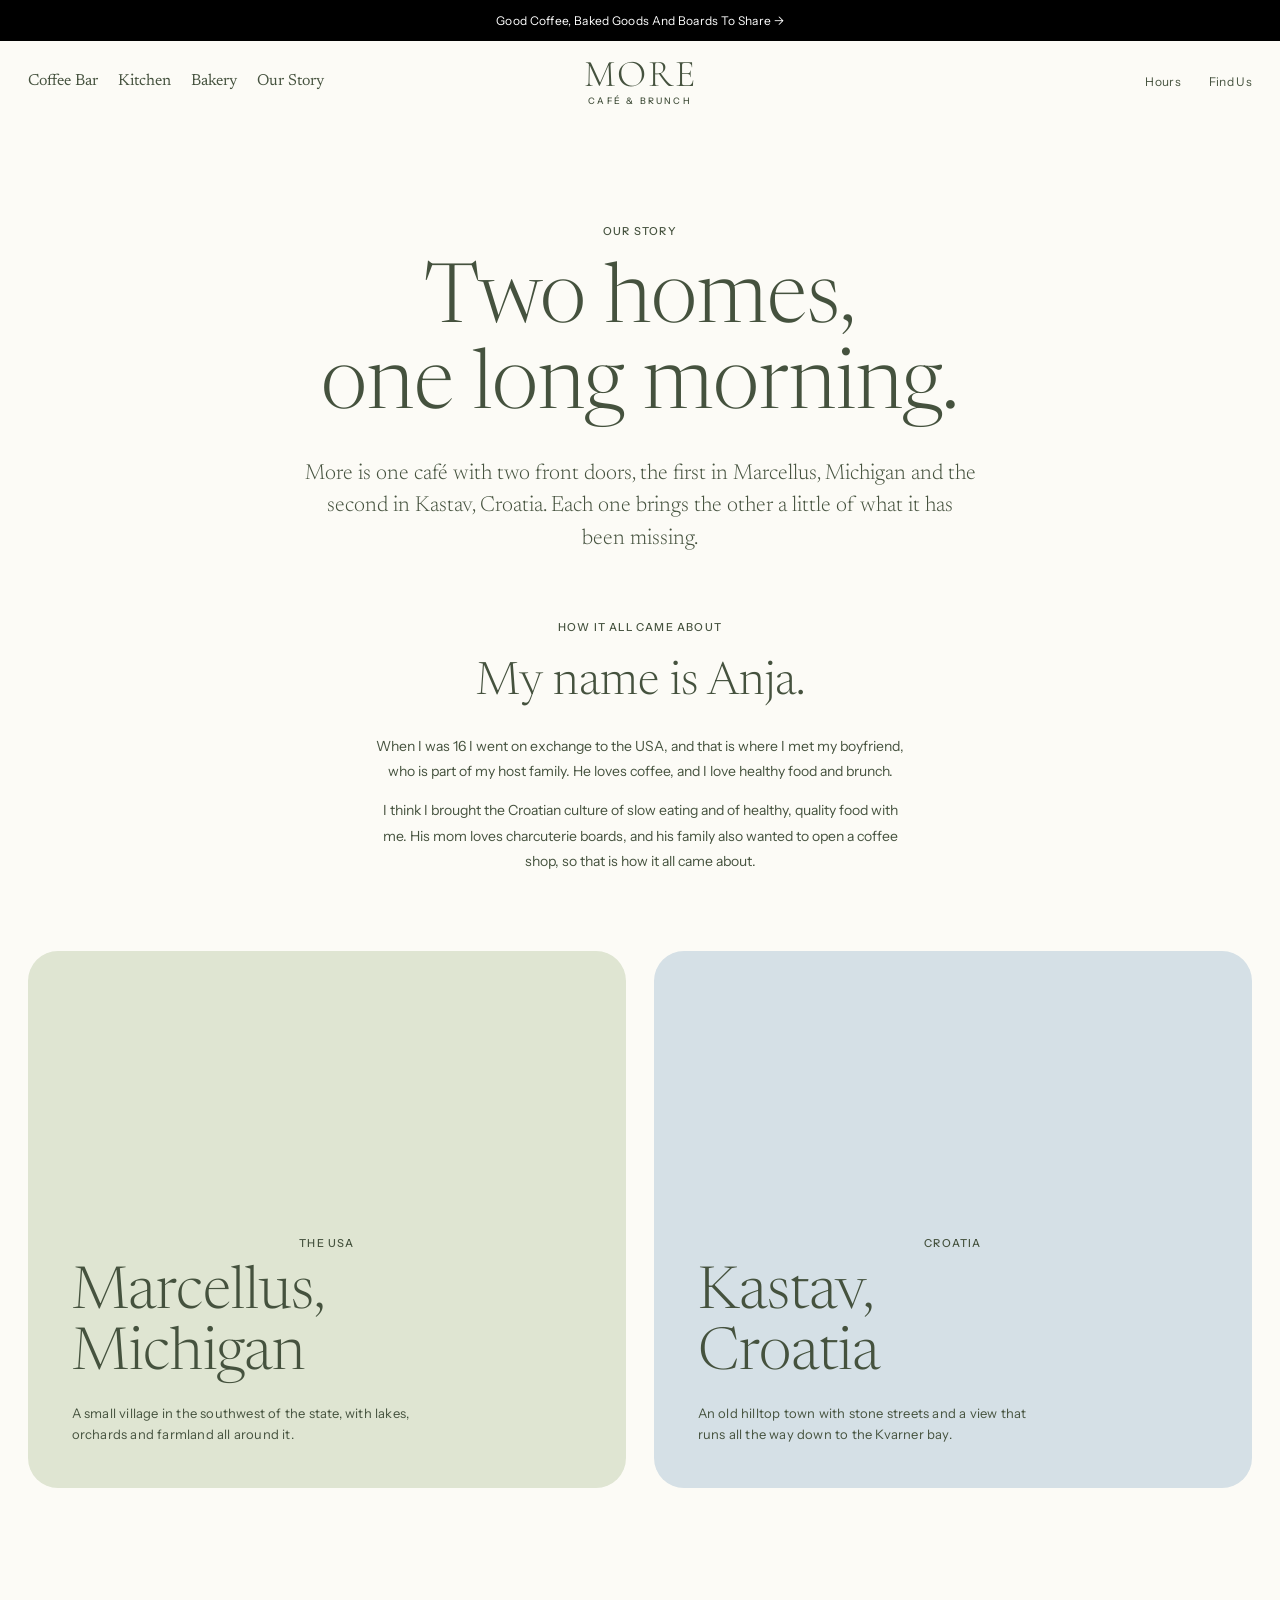
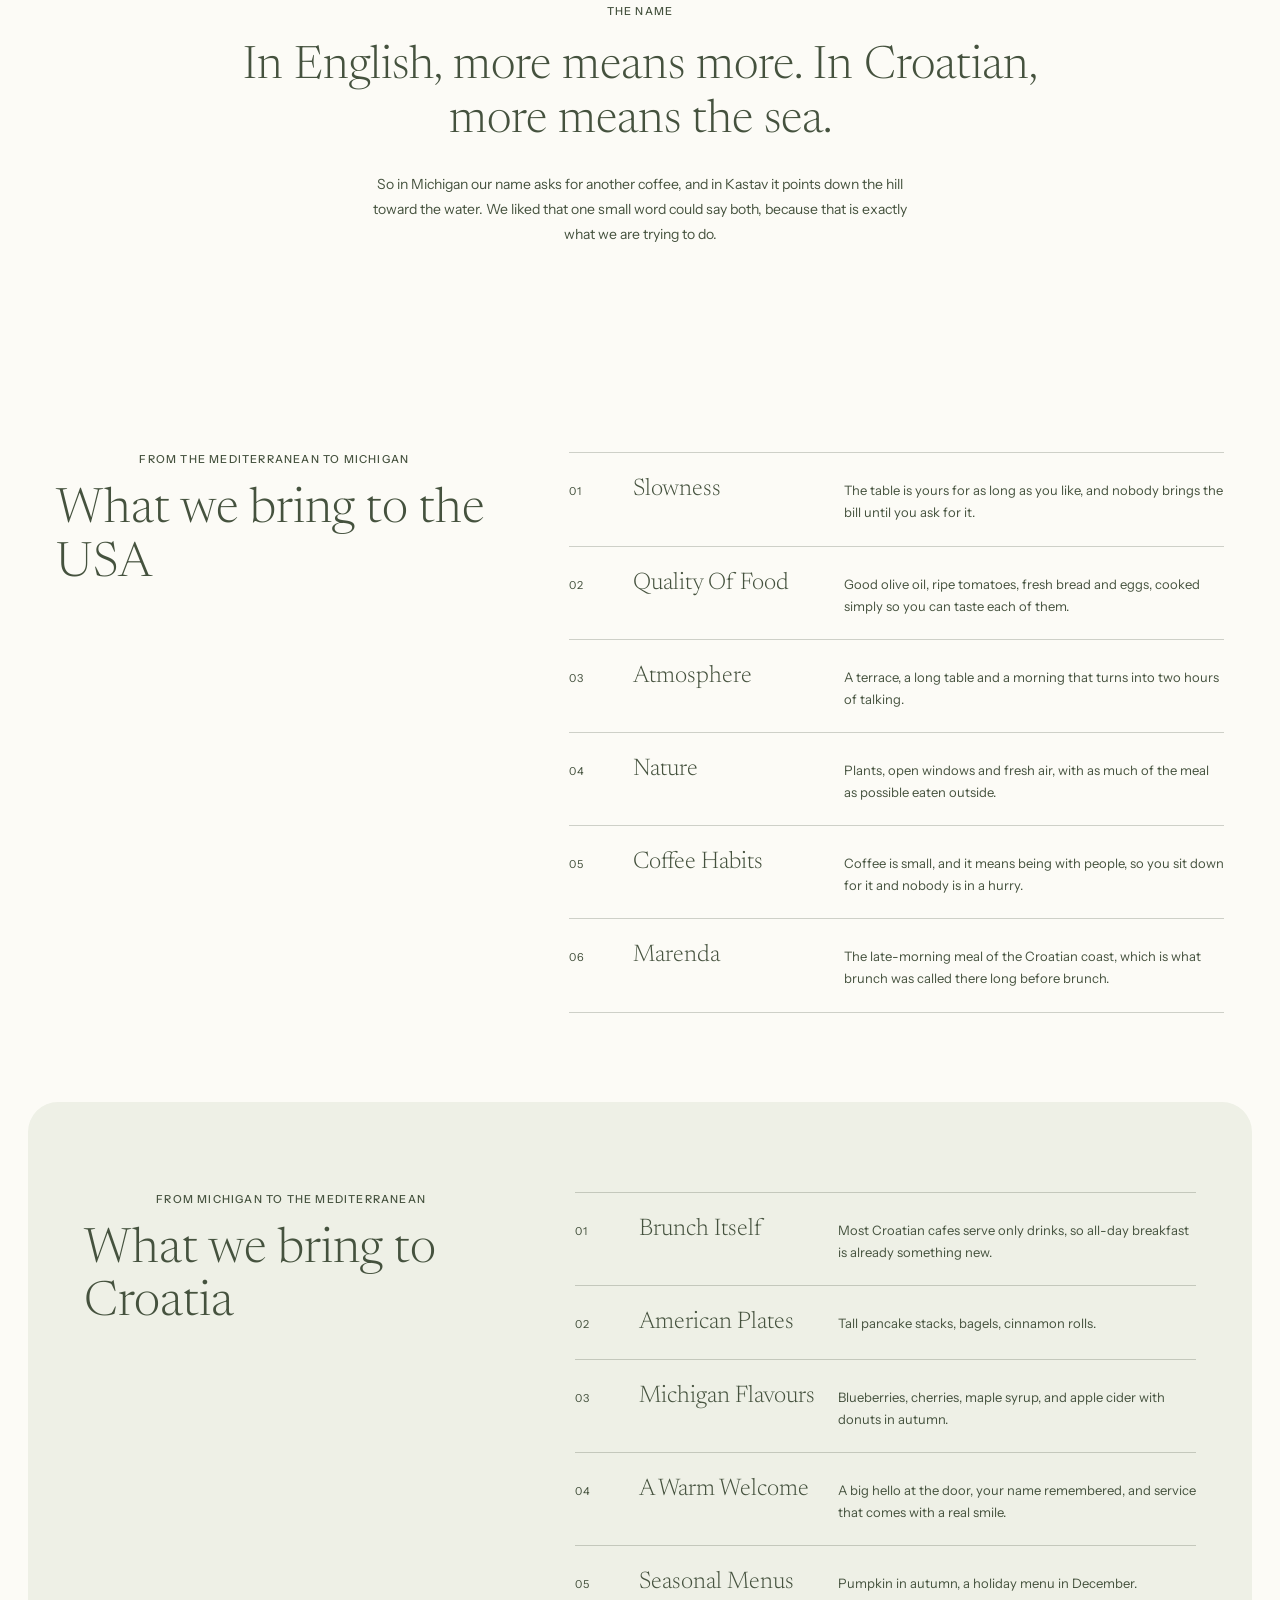
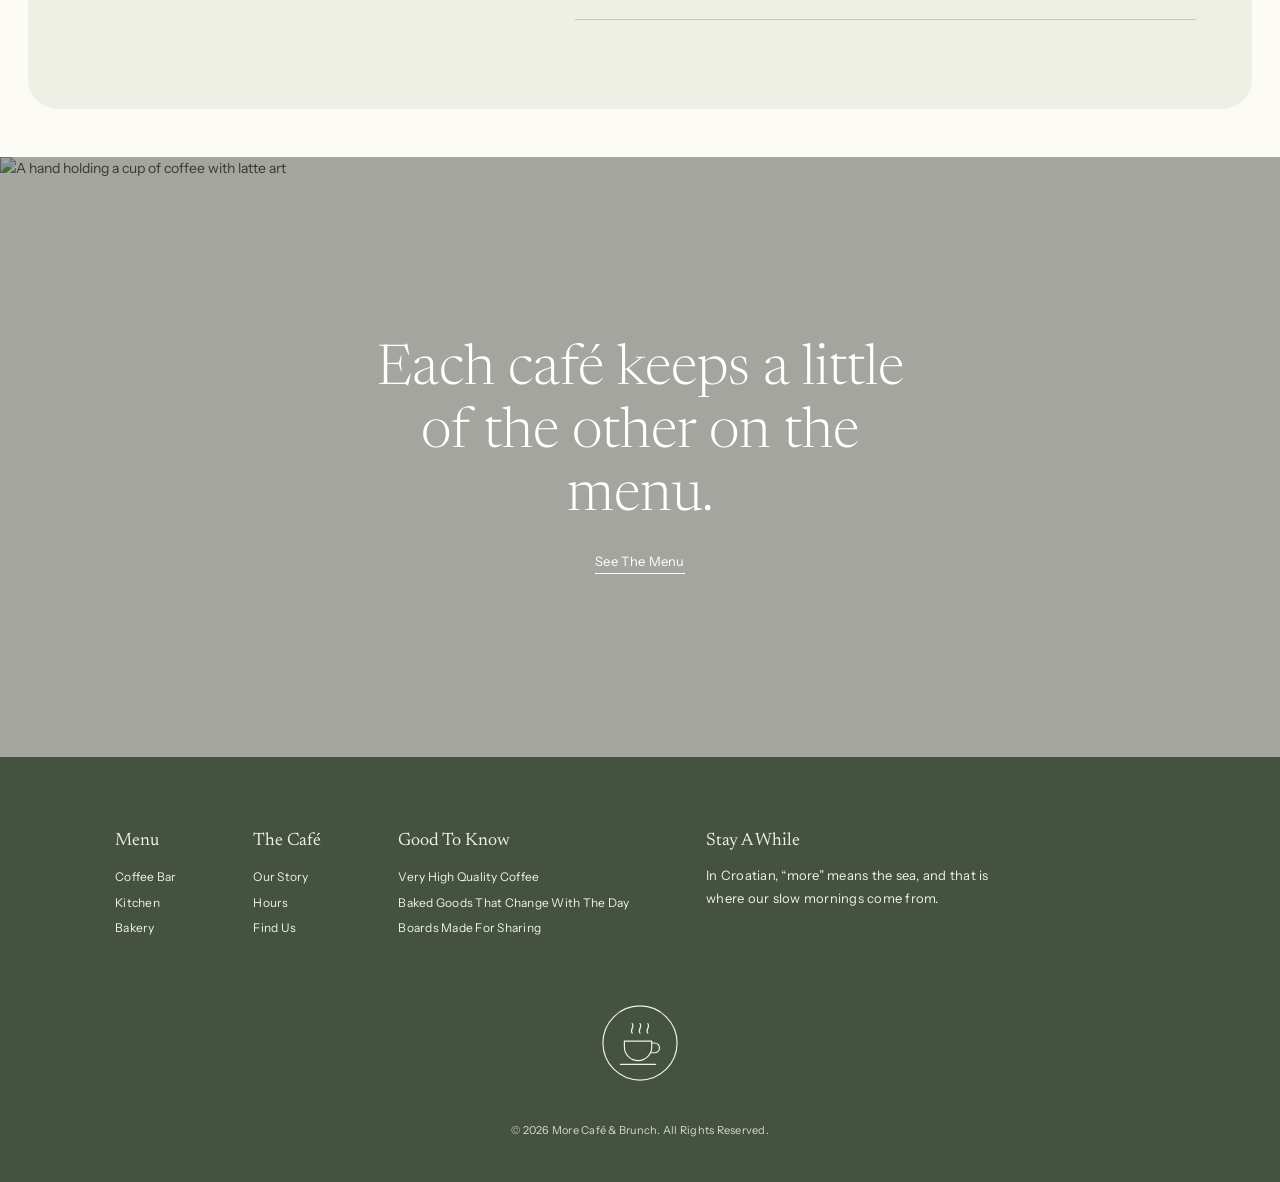
==== story.html @ 5daeba89 "Story: coffee is small and means being with people Co-Authored-By: Claude Opus 5.5 <noreply@anthropi" ====
<!doctype html>
<html lang="en">
<head>
<meta charset="utf-8">
<meta name="viewport" content="width=device-width, initial-scale=1">
<title>Our Story | More Café &amp; Brunch</title>
<meta name="description" content="The story of More Café &amp; Brunch, one café with two homes in Marcellus, Michigan and Kastav, Croatia.">
<link rel="preconnect" href="https://fonts.googleapis.com">
<link rel="preconnect" href="https://fonts.gstatic.com" crossorigin>
<link href="https://fonts.googleapis.com/css2?family=Cormorant+Garamond:wght@300;400&family=Newsreader:opsz,wght@6..72,300;6..72,400&family=Instrument+Sans:wght@400;500&display=swap" rel="stylesheet">
<link rel="stylesheet" href="styles.css">
</head>
<body>

<a class="announce" href="index.html#coffee">Good Coffee, Baked Goods And Boards To Share <span aria-hidden="true">&rarr;</span></a>

<header class="header">
  <button class="nav-toggle" aria-expanded="false" aria-controls="nav">Menu</button>
  <nav class="nav" id="nav" aria-label="Main">
    <a href="index.html#coffee">Coffee Bar</a>
    <a href="index.html#kitchen">Kitchen</a>
    <a href="index.html#bakery">Bakery</a>
    <a href="story.html">Our Story</a>
  </nav>
  <a class="wordmark" href="index.html"><span data-name>More</span><small data-kind>Café &amp; Brunch</small></a>
  <div class="header-right">
    <a href="index.html#visit">Hours</a>
    <a href="index.html#visit">Find Us</a>
  </div>
</header>

<main id="top" class="story">

  <section class="story-intro">
    <p class="label">Our Story</p>
    <h1>Two homes,<br>one long morning.</h1>
    <p class="lede">More is one café with two front doors, the first in Marcellus, Michigan and the second in Kastav, Croatia. Each one brings the other a little of what it has been missing.</p>
  </section>

  <section class="name-note beginning">
    <p class="label">How It All Came About</p>
    <h2>My name is Anja.</h2>
    <p>When I was 16 I went on exchange to the USA, and that is where I met my boyfriend, who is part of my host family. He loves coffee, and I love healthy food and brunch.</p>
    <p>I think I brought the Croatian culture of slow eating and of healthy, quality food with me. His mom loves charcuterie boards, and his family also wanted to open a coffee shop, so that is how it all came about.</p>
  </section>

  <section class="places">
    <article class="place place-green">
      <p class="label">The USA</p>
      <h2>Marcellus,<br>Michigan</h2>
      <p>A small village in the southwest of the state, with lakes, orchards and farmland all around it.</p>
    </article>
    <article class="place place-blue">
      <p class="label">Croatia</p>
      <h2>Kastav,<br>Croatia</h2>
      <p>An old hilltop town with stone streets and a view that runs all the way down to the Kvarner bay.</p>
    </article>
  </section>

  <section class="name-note">
    <p class="label">The Name</p>
    <h2>In English, more means more. In Croatian, more means the sea.</h2>
    <p>So in Michigan our name asks for another coffee, and in Kastav it points down the hill toward the water. We liked that one small word could say both, because that is exactly what we are trying to do.</p>
  </section>

  <section class="bring">
    <div class="bring-head">
      <p class="label">From The Mediterranean To Michigan</p>
      <h2>What we bring to the USA</h2>
    </div>
    <ol class="bring-list">
      <li><span>01</span><h3>Slowness</h3><p>The table is yours for as long as you like, and nobody brings the bill until you ask for it.</p></li>
      <li><span>02</span><h3>Quality Of Food</h3><p>Good olive oil, ripe tomatoes, fresh bread and eggs, cooked simply so you can taste each of them.</p></li>
      <li><span>03</span><h3>Atmosphere</h3><p>A terrace, a long table and a morning that turns into two hours of talking.</p></li>
      <li><span>04</span><h3>Nature</h3><p>Plants, open windows and fresh air, with as much of the meal as possible eaten outside.</p></li>
      <li><span>05</span><h3>Coffee Habits</h3><p>Coffee is small, and it means being with people, so you sit down for it and nobody is in a hurry.</p></li>
      <li><span>06</span><h3>Marenda</h3><p>The late-morning meal of the Croatian coast, which is what brunch was called there long before brunch.</p></li>
    </ol>
  </section>

  <section class="bring bring-tint">
    <div class="bring-head">
      <p class="label">From Michigan To The Mediterranean</p>
      <h2>What we bring to Croatia</h2>
    </div>
    <ol class="bring-list">
      <li><span>01</span><h3>Brunch Itself</h3><p>Most Croatian cafes serve only drinks, so all-day breakfast is already something new.</p></li>
      <li><span>02</span><h3>American Plates</h3><p>Tall pancake stacks, bagels, cinnamon rolls.</p></li>
      <li><span>03</span><h3>Michigan Flavours</h3><p>Blueberries, cherries, maple syrup, and apple cider with donuts in autumn.</p></li>
      <li><span>04</span><h3>A Warm Welcome</h3><p>A big hello at the door, your name remembered, and service that comes with a real smile.</p></li>
      <li><span>05</span><h3>Seasonal Menus</h3><p>Pumpkin in autumn, a holiday menu in December.</p></li>
    </ol>
  </section>

  <section class="band">
    <img loading="lazy" src="https://images.unsplash.com/photo-1670404161009-29548c027d06?w=2000&q=80&auto=format&fit=crop" alt="A hand holding a cup of coffee with latte art">
    <div class="band-text">
      <h2>Each café keeps a little of the other on the menu.</h2>
      <a href="index.html#coffee">See The Menu</a>
    </div>
  </section>

</main>

<footer class="footer">
  <div class="footer-cols">
    <div>
      <h2>Menu</h2>
      <a href="index.html#coffee">Coffee Bar</a>
      <a href="index.html#kitchen">Kitchen</a>
      <a href="index.html#bakery">Bakery</a>
    </div>
    <div>
      <h2>The Café</h2>
      <a href="story.html">Our Story</a>
      <a href="index.html#visit">Hours</a>
      <a href="index.html#visit">Find Us</a>
    </div>
    <div>
      <h2>Good To Know</h2>
      <span>Very High Quality Coffee</span>
      <span>Baked Goods That Change With The Day</span>
      <span>Boards Made For Sharing</span>
    </div>
    <div class="footer-note">
      <h2>Stay A While</h2>
      <p>In Croatian, &ldquo;more&rdquo; means the sea, and that is where our slow mornings come from.</p>
    </div>
  </div>
  <svg class="emblem" viewBox="0 0 80 80" aria-hidden="true">
    <circle cx="40" cy="40" r="38"/>
    <path d="M24 38h28v6a14 14 0 0 1-28 0z"/>
    <path d="M52 40h3a5 5 0 0 1 0 10h-4"/>
    <path d="M20 62h36"/>
    <path d="M32 30c-3-4 3-6 0-10M40 30c-3-4 3-6 0-10M48 30c-3-4 3-6 0-10"/>
  </svg>
  <p class="copyright">&copy; 2026 <span data-name>More</span> <span data-kind>Café &amp; Brunch</span>. All Rights Reserved.</p>
</footer>

<script src="menu.js"></script>
<script src="script.js"></script>
<script>document.title = `Our Story | ${CAFE_NAME} ${CAFE_KIND}`;</script>
</body>
</html>
---- styles.css ----
:root {
  --cream: #fcfbf6;
  --ink: #45523e;
  --ink-soft: #6c7765;
  --card: #eef0e6;
  --footer-text: #eff2e9;
  --serif: 'Newsreader', 'Iowan Old Style', Georgia, serif;
  --sans: 'Instrument Sans', Helvetica, Arial, sans-serif;
  --gutter: clamp(16px, 2.2vw, 28px);
}

* { box-sizing: border-box; }
html { scroll-behavior: smooth; scroll-padding-top: 80px; }
body {
  margin: 0;
  background: var(--cream);
  color: var(--ink);
  font: 400 14px/1.6 var(--sans);
  -webkit-font-smoothing: antialiased;
}
img { display: block; width: 100%; height: 100%; object-fit: cover; }
a { color: inherit; text-decoration: none; }
h1, h2, h3, p, blockquote { margin: 0; }

/* Announcement bar */
.announce {
  display: block;
  background: #000;
  color: #fff;
  text-align: center;
  font-size: 12px;
  letter-spacing: 0.3px;
  padding: 11px 16px;
}

/* Header */
.header {
  position: sticky;
  top: 0;
  z-index: 10;
  display: grid;
  grid-template-columns: 1fr auto 1fr;
  align-items: center;
  padding: 16px var(--gutter);
  background: var(--cream);
}
.nav { display: flex; gap: 20px; font: 400 16px var(--serif); }
.nav a:hover, .header-right a:hover, .footer a:hover { opacity: 0.6; }
.wordmark {
  font: 300 clamp(28px, 3vw, 38px)/0.9 'Cormorant Garamond', var(--serif);
  text-transform: uppercase;
  letter-spacing: -0.02em;
  white-space: nowrap;
  text-align: center;
}
.wordmark span { display: block; letter-spacing: 0.04em; }
.wordmark small {
  display: block;
  margin-top: 5px;
  font: 500 9px/1 var(--sans);
  letter-spacing: 2.2px;
}
.header-right { display: flex; justify-content: flex-end; gap: 28px; font-size: 12px; letter-spacing: 0.3px; }
.nav-toggle { display: none; }

/* Hero */
.hero { position: relative; height: min(78vh, 760px); min-height: 440px; }
.hero::after {
  content: '';
  position: absolute;
  inset: 0;
  background: linear-gradient(to top, rgba(20, 26, 16, 0.55), rgba(20, 26, 16, 0) 55%);
}
.hero-text {
  position: absolute;
  z-index: 1;
  left: var(--gutter);
  bottom: clamp(28px, 5vw, 56px);
  max-width: 460px;
  color: #fff;
}
.hero h1 { font: 400 clamp(36px, 4.4vw, 54px)/1.1 var(--serif); }
.hero p { margin: 10px 0 20px; font-size: 15px; }

/* Pill buttons */
.pill {
  display: inline-block;
  padding: 13px 22px 12px;
  border: 1px solid var(--ink);
  border-radius: 100px;
  background: var(--ink);
  color: var(--cream);
  font-size: 11px;
  line-height: 1;
  letter-spacing: 0.6px;
  text-transform: uppercase;
  transition: background 0.2s, color 0.2s;
}
.pill:hover { background: transparent; color: var(--ink); }
.pill-light { background: var(--cream); border-color: var(--cream); color: var(--ink); }
.pill-light:hover { background: transparent; color: var(--cream); }

/* Small uppercase section labels */
.label {
  font: 500 15px var(--sans);
  letter-spacing: 0.4px;
  text-transform: uppercase;
  text-align: center;
}

/* Scrolling card rows */
.row { padding: clamp(48px, 6vw, 80px) 0 clamp(28px, 4vw, 48px); }
.row .label { margin-bottom: 28px; }
.scroller {
  display: flex;
  gap: 16px;
  padding: 0 clamp(16px, 4.4vw, 56px);
  overflow-x: auto;
  scroll-snap-type: x proximity;
  scroll-padding-left: clamp(16px, 4.4vw, 56px);
  scrollbar-width: none;
}
.scroller::-webkit-scrollbar { display: none; }
.card { flex: 0 0 clamp(220px, 21.5vw, 300px); scroll-snap-align: start; }
.card-img {
  position: relative;
  aspect-ratio: 4 / 5;
  border-radius: 8px;
  overflow: hidden;
  background: var(--card);
}
.card-img img { transition: transform 0.6s ease; }
.card:hover .card-img img { transform: scale(1.04); }
.card-word {
  position: absolute;
  inset: 0;
  display: flex;
  align-items: center;
  justify-content: center;
  padding: 24px;
  font: 300 clamp(30px, 2.8vw, 40px)/1.08 var(--serif);
  text-align: center;
}
.tags { position: absolute; top: 14px; left: 14px; display: flex; flex-wrap: wrap; gap: 6px; }
.tag {
  padding: 5px 10px 4px;
  border: 1px solid var(--ink);
  border-radius: 100px;
  background: var(--cream);
  font-size: 10px;
  line-height: 1;
  letter-spacing: 0.3px;
}
.tag-solid { background: var(--ink); color: var(--cream); }
.card-head { display: flex; justify-content: space-between; align-items: baseline; gap: 12px; margin-top: 14px; }
.card h3 { font: 300 19px/1.25 var(--serif); }
.price { font: 300 17px var(--serif); }
.card p { margin-top: 4px; font-size: 12px; line-height: 1.5; color: var(--ink-soft); max-width: 26ch; }
.progress {
  position: relative;
  height: 1px;
  margin: 36px clamp(16px, 4.4vw, 56px) 0;
  background: rgba(69, 82, 62, 0.3);
}
.progress span { position: absolute; top: -1px; height: 3px; background: var(--ink); }

/* Two large photo tiles */
.two-up {
  display: grid;
  grid-template-columns: 1fr 1fr;
  gap: var(--gutter);
  padding: clamp(28px, 4vw, 48px) var(--gutter);
  text-align: center;
}
.tile { display: block; aspect-ratio: 11 / 12; border-radius: 30px; overflow: hidden; background: var(--card); }
.tile img { transition: transform 0.8s ease; }
.tile:hover img { transform: scale(1.03); }
.two-up h2 { margin-top: 28px; font: 300 clamp(34px, 4vw, 52px)/1.12 var(--serif); }
.two-up p { margin: 16px 0 22px; font-size: 13px; letter-spacing: 0.3px; }

/* Beliefs */
.beliefs { padding: clamp(56px, 8vw, 110px) var(--gutter); text-align: center; }
.beliefs .label { font-size: 11px; }
.beliefs-grid {
  display: grid;
  grid-template-columns: repeat(3, 1fr);
  gap: clamp(28px, 5vw, 72px);
  max-width: 1180px;
  margin: 40px auto 0;
}
.beliefs p { font: 300 clamp(20px, 1.9vw, 25px)/1.35 var(--serif); }
.beliefs cite {
  display: block;
  margin-top: 18px;
  font: 500 11px var(--sans);
  letter-spacing: 1.2px;
  text-transform: uppercase;
}

/* Full width statement band */
.band { position: relative; height: min(600px, 80vh); margin-top: clamp(28px, 4vw, 48px); }
.band::after { content: ''; position: absolute; inset: 0; background: rgba(20, 26, 16, 0.38); }
.band-text {
  position: absolute;
  z-index: 1;
  inset: 0;
  display: flex;
  flex-direction: column;
  align-items: center;
  justify-content: center;
  gap: 22px;
  padding: 0 var(--gutter);
  color: #fff;
  text-align: center;
}
.band h2 { max-width: 16ch; font: 300 clamp(32px, 4.4vw, 56px)/1.12 var(--serif); }
.band a { font-size: 13px; letter-spacing: 0.3px; border-bottom: 1px solid currentColor; padding-bottom: 2px; }

/* Visit */
.visit { padding: clamp(56px, 7vw, 96px) var(--gutter); text-align: center; }
.visit > h2 { font: 300 clamp(28px, 3vw, 38px)/1.2 var(--serif); }
.visit-grid {
  display: grid;
  grid-template-columns: repeat(3, 1fr);
  gap: var(--gutter);
  max-width: 1080px;
  margin: 40px auto 0;
}
.visit-grid > div { padding: 36px 20px; border-radius: 30px; background: var(--card); }
.visit h3 { margin-bottom: 10px; font: 300 22px var(--serif); }
.visit p { font-size: 12px; letter-spacing: 0.3px; line-height: 1.9; }

/* Footer */
.footer {
  padding: 75px clamp(16px, 9vw, 130px) 42px;
  background: var(--ink);
  color: var(--footer-text);
  font-size: 12px;
  letter-spacing: 0.25px;
}
.footer-cols { display: grid; grid-template-columns: repeat(3, auto) minmax(220px, 1.4fr); gap: 40px clamp(32px, 6vw, 90px); }
.footer h2 { margin-bottom: 14px; font: 400 18px var(--serif); letter-spacing: 0; }
.footer-cols a, .footer-cols span { display: block; line-height: 2.1; }
.footer-note p { max-width: 34ch; font-size: 13px; line-height: 1.7; }
.emblem {
  display: block;
  width: 78px;
  margin: 64px auto 40px;
  fill: none;
  stroke: var(--footer-text);
  stroke-width: 1.2;
  stroke-linecap: round;
  stroke-linejoin: round;
}
.copyright { text-align: center; font-size: 11px; opacity: 0.85; }

@media (max-width: 820px) {
  .header { grid-template-columns: 1fr auto 1fr; padding: 16px var(--gutter); }
  .nav-toggle {
    display: block;
    justify-self: start;
    padding: 0;
    border: 0;
    background: none;
    color: inherit;
    font: 400 16px var(--serif);
    cursor: pointer;
  }
  .nav {
    display: none;
    position: absolute;
    top: 100%;
    left: 0;
    right: 0;
    flex-direction: column;
    gap: 0;
    padding: 4px var(--gutter) 20px;
    background: var(--cream);
    border-bottom: 1px solid rgba(69, 82, 62, 0.2);
    font-size: 24px;
  }
  .nav.open { display: flex; }
  .nav a { padding: 10px 0; }
  .header-right a:first-child { display: none; }
  .two-up, .beliefs-grid, .visit-grid { grid-template-columns: 1fr; }
  .two-up article + article { margin-top: 28px; }
  .two-up p br { display: none; }
  .card { flex-basis: 62vw; }
  .footer-cols { grid-template-columns: 1fr 1fr; }
}

/* Story page */
.beliefs .pill { margin-top: 44px; }
.story .label { font-size: 11px; letter-spacing: 1.2px; }
.story-intro { max-width: 860px; margin: 0 auto; padding: clamp(56px, 8vw, 110px) var(--gutter) clamp(40px, 5vw, 64px); text-align: center; }
.story-intro h1 { margin: 22px 0 26px; font: 300 clamp(44px, 6.4vw, 84px)/1.05 var(--serif); }
.lede { max-width: 56ch; margin: 0 auto; font: 300 clamp(18px, 1.7vw, 22px)/1.5 var(--serif); }
.places { display: grid; grid-template-columns: 1fr 1fr; gap: var(--gutter); padding: 0 var(--gutter); }
.place {
  display: flex;
  flex-direction: column;
  justify-content: flex-end;
  min-height: clamp(340px, 42vw, 560px);
  padding: clamp(24px, 3.4vw, 48px);
  border-radius: 30px;
}
.place h2 { margin: 14px 0 16px; font: 300 clamp(36px, 4.6vw, 64px)/1.05 var(--serif); }
.place p:last-child { max-width: 38ch; font-size: 13px; letter-spacing: 0.2px; }
.place-green { background: #dfe5d2; }
.place-blue { background: #d5e0e6; }
.name-note { max-width: 900px; margin: 0 auto; padding: clamp(64px, 9vw, 130px) var(--gutter); text-align: center; }
.name-note h2 { margin: 22px 0 24px; font: 300 clamp(28px, 3.6vw, 46px)/1.18 var(--serif); }
.name-note p:not(.label) { max-width: 60ch; margin: 0 auto; font-size: 14px; line-height: 1.8; }
.name-note p + p:not(.label) { margin-top: 14px; }
.beginning { padding-top: 0; padding-bottom: clamp(48px, 6vw, 80px); }
.bring { display: grid; grid-template-columns: 1fr 1.5fr; gap: clamp(28px, 6vw, 90px); padding: clamp(56px, 7vw, 100px) clamp(16px, 4.4vw, 56px); }
.bring-tint { margin: 0 var(--gutter) clamp(28px, 4vw, 48px); border-radius: 30px; background: var(--card); }
.bring-head h2 { margin-top: 18px; font: 300 clamp(32px, 3.8vw, 52px)/1.1 var(--serif); }
.bring-list { margin: 0; padding: 0; list-style: none; }
.bring-list li {
  display: grid;
  grid-template-columns: 44px minmax(150px, 0.8fr) 1.6fr;
  gap: 8px 20px;
  align-items: baseline;
  padding: 22px 0;
  border-top: 1px solid rgba(69, 82, 62, 0.25);
}
.bring-list li:last-child { border-bottom: 1px solid rgba(69, 82, 62, 0.25); }
.bring-list span { font-size: 11px; letter-spacing: 1.2px; }
.bring-list h3 { font: 300 24px/1.2 var(--serif); }
.bring-list p { font-size: 13px; line-height: 1.7; }
.story .band { margin-top: 0; }

@media (max-width: 820px) {
  .places, .bring { grid-template-columns: 1fr; }
  .bring-list li { grid-template-columns: 32px 1fr; }
  .bring-list p { grid-column: 2; }
}
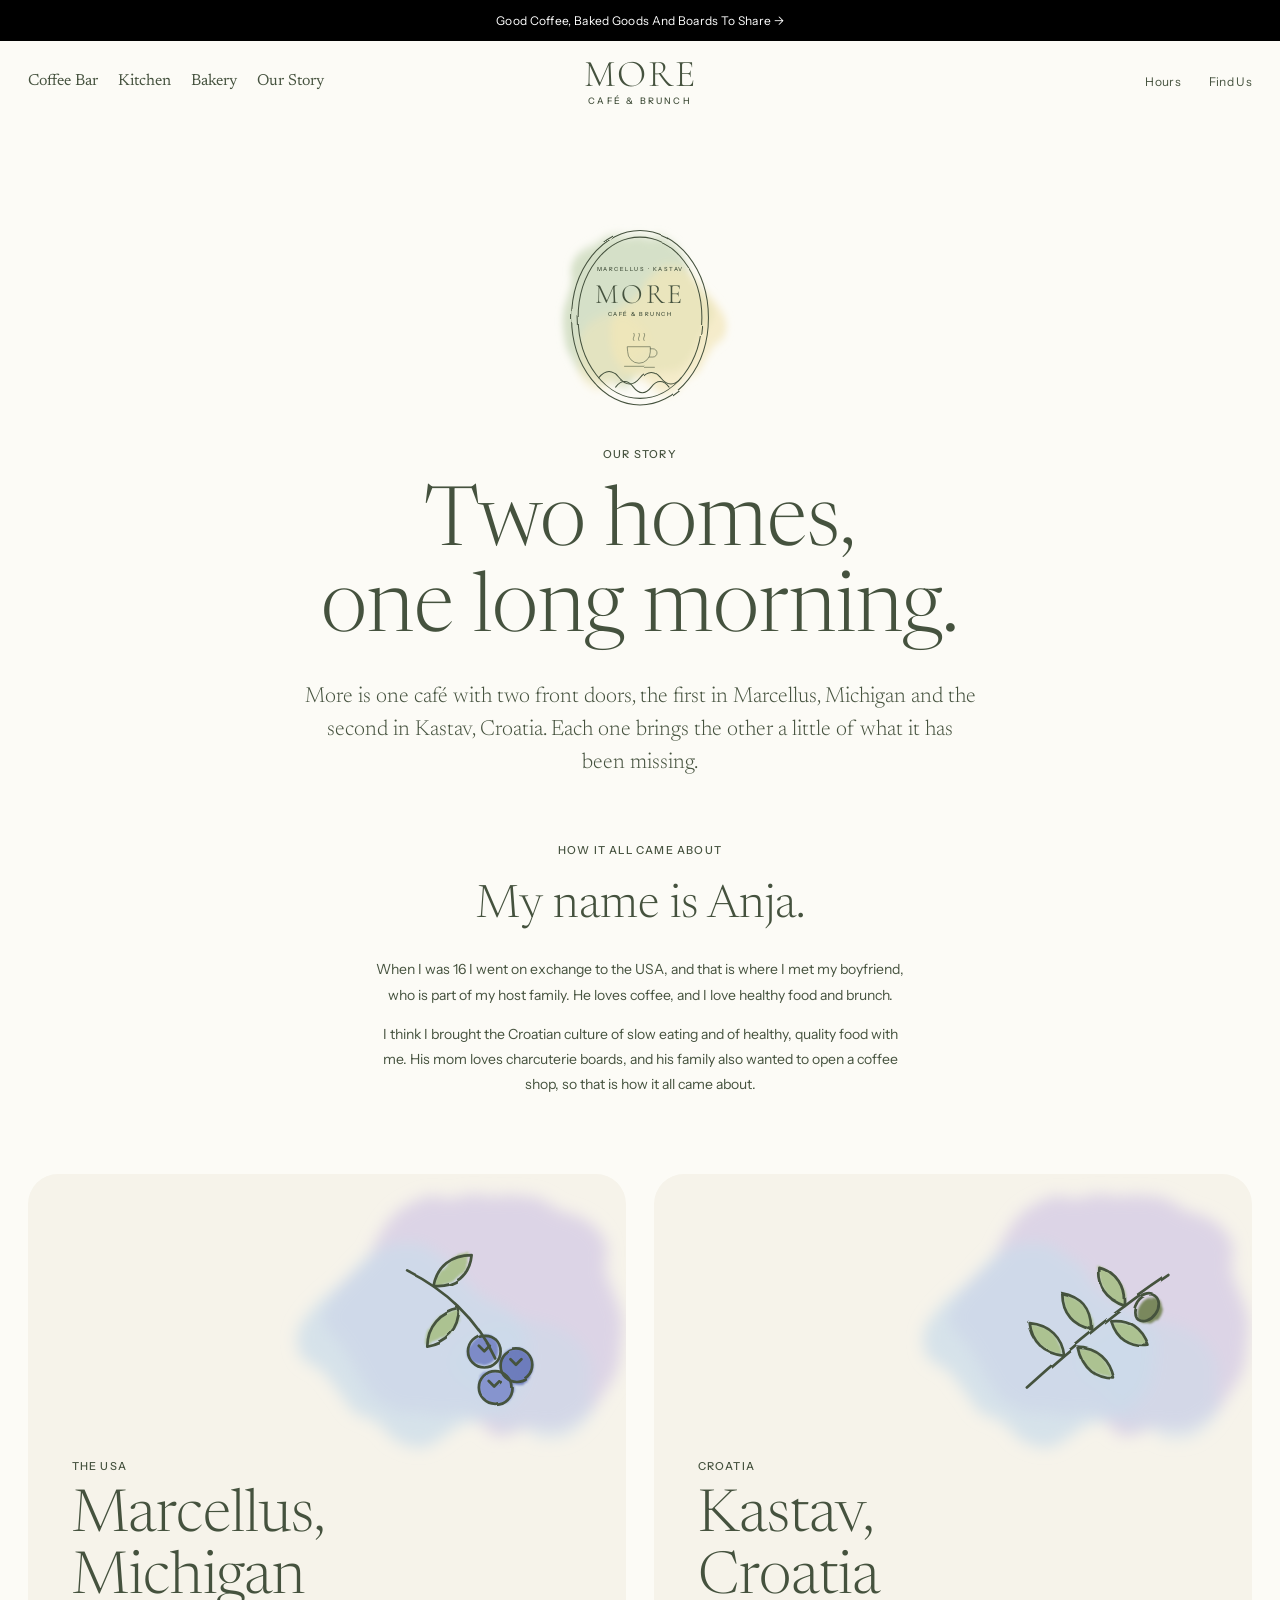
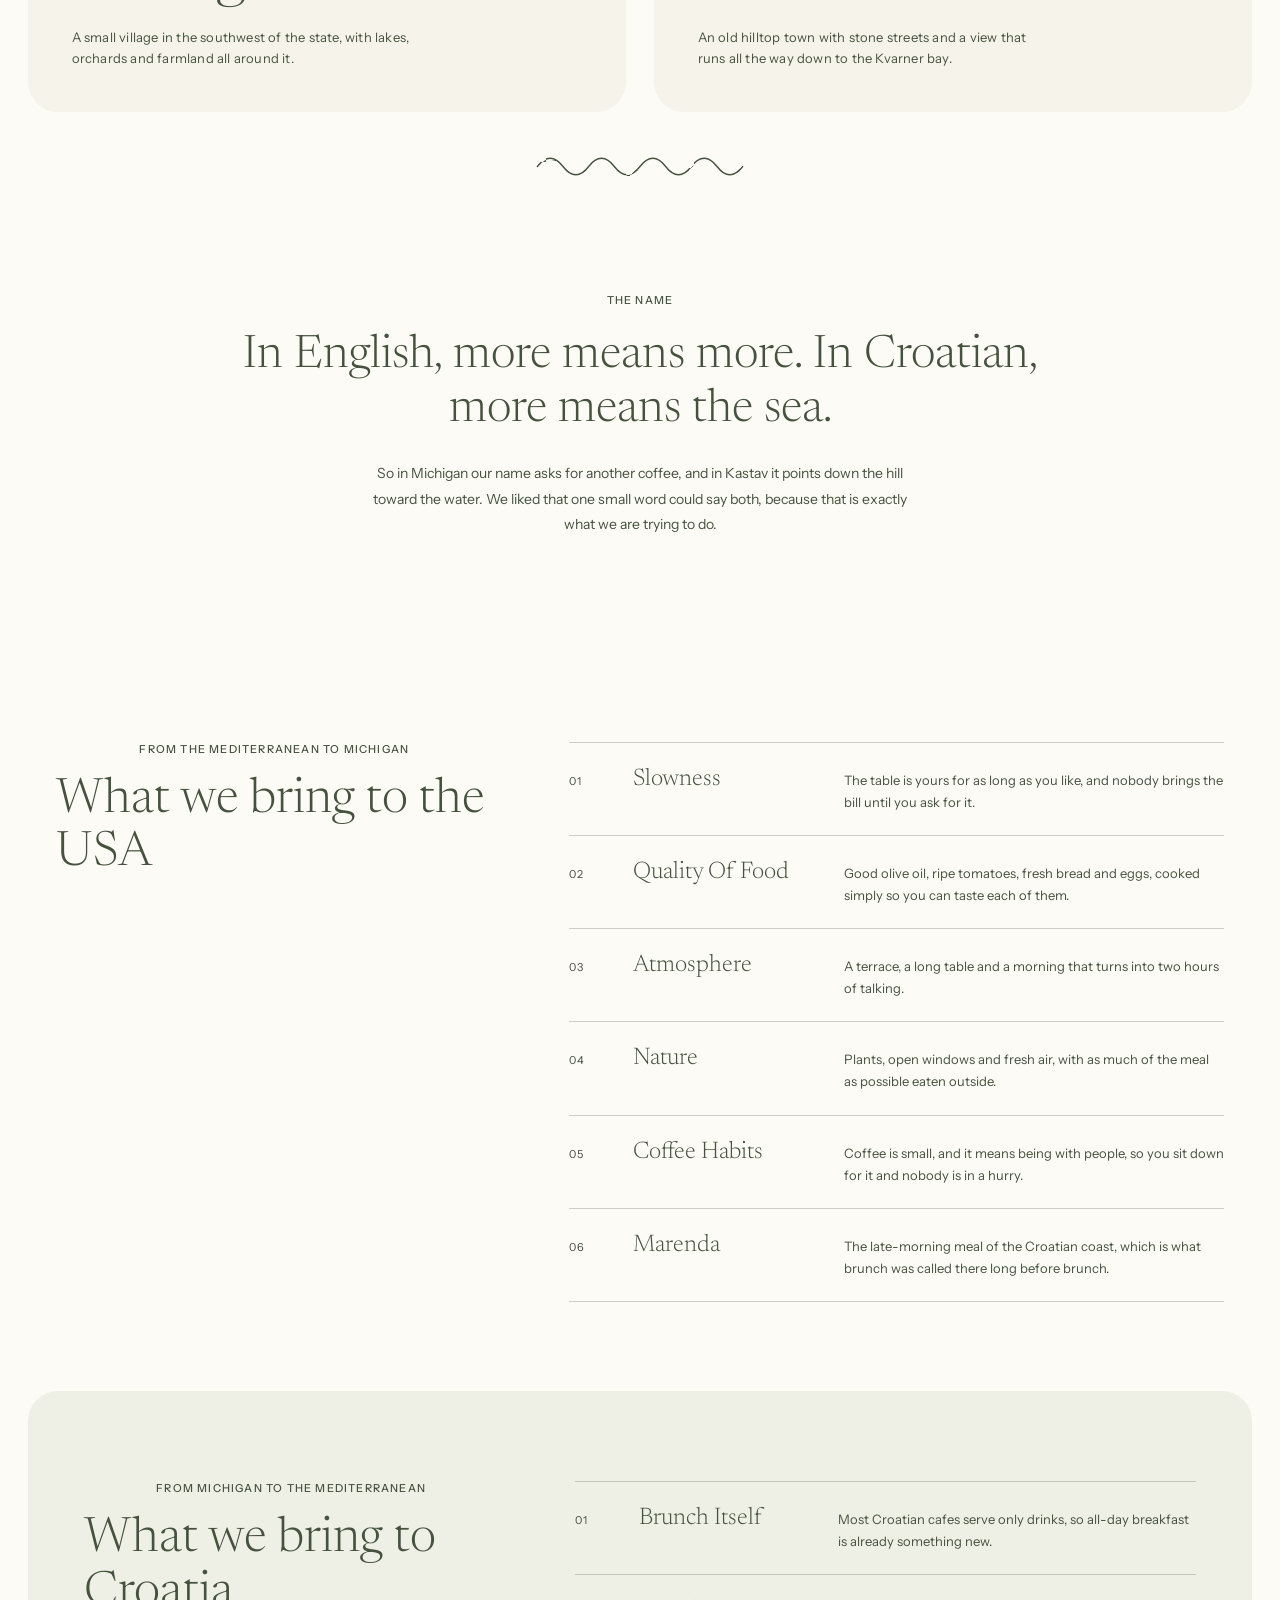
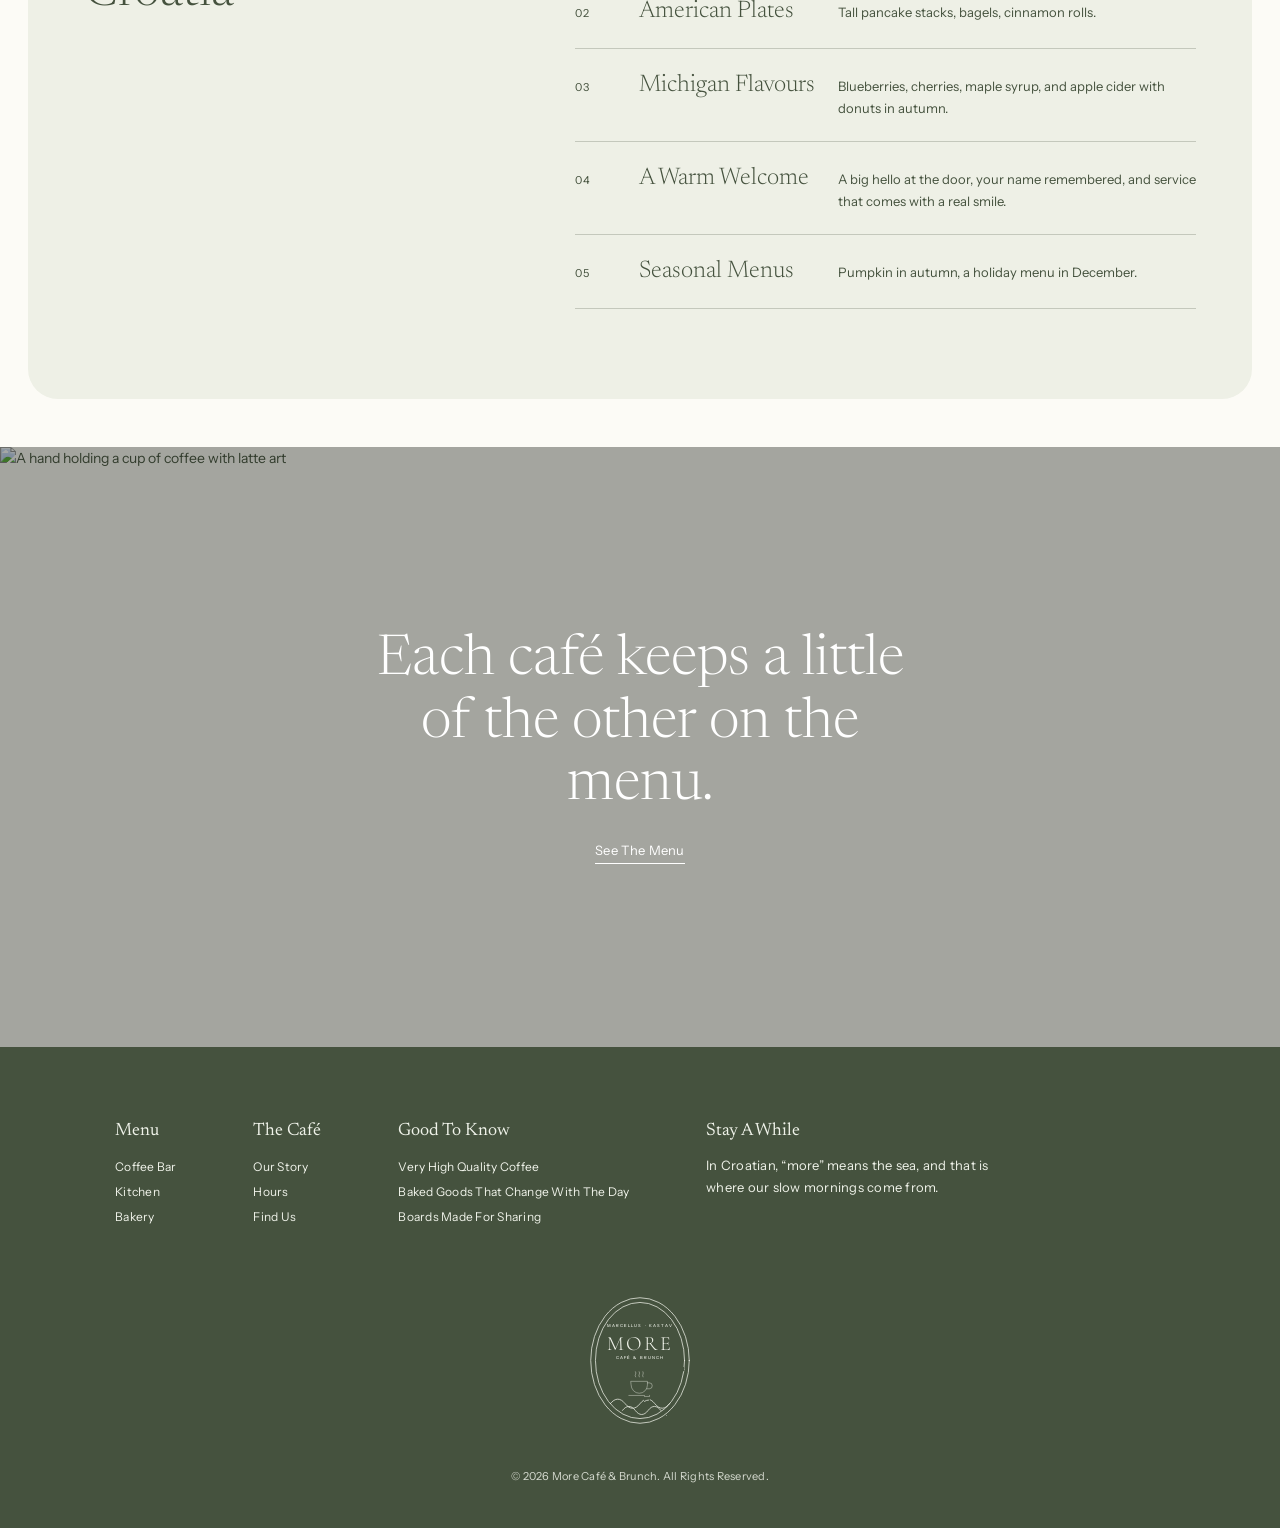
==== commit e5ba17c6: "Hand-drawn illustrated menu, painted symbols, crest and slower pacing Co-Authored-By: Claude Opus 5." ====
--- a/story.html
+++ b/story.html
@@ -7,8 +7,8 @@
 <meta name="description" content="The story of More Café &amp; Brunch, one café with two homes in Marcellus, Michigan and Kastav, Croatia.">
 <link rel="preconnect" href="https://fonts.googleapis.com">
 <link rel="preconnect" href="https://fonts.gstatic.com" crossorigin>
-<link href="https://fonts.googleapis.com/css2?family=Cormorant+Garamond:wght@300;400&family=Newsreader:opsz,wght@6..72,300;6..72,400&family=Instrument+Sans:wght@400;500&display=swap" rel="stylesheet">
-<link rel="stylesheet" href="styles.css">
+<link href="https://fonts.googleapis.com/css2?family=Cormorant+Garamond:wght@300;400&family=Newsreader:opsz,wght@6..72,300;6..72,400&family=Instrument+Sans:wght@400;500&family=Patrick+Hand&display=swap" rel="stylesheet">
+<link rel="stylesheet" href="styles.css?v=6">
 </head>
 <body>
 
@@ -32,6 +32,7 @@
 <main id="top" class="story">
 
   <section class="story-intro">
+    <div class="intro-crest" data-art="crest" data-wash="0"></div>
     <p class="label">Our Story</p>
     <h1>Two homes,<br>one long morning.</h1>
     <p class="lede">More is one café with two front doors, the first in Marcellus, Michigan and the second in Kastav, Croatia. Each one brings the other a little of what it has been missing.</p>
@@ -46,16 +47,20 @@
 
   <section class="places">
     <article class="place place-green">
+      <span class="place-art" data-art="blueberry" data-wash="0"></span>
       <p class="label">The USA</p>
       <h2>Marcellus,<br>Michigan</h2>
       <p>A small village in the southwest of the state, with lakes, orchards and farmland all around it.</p>
     </article>
     <article class="place place-blue">
+      <span class="place-art" data-art="olive" data-wash="1"></span>
       <p class="label">Croatia</p>
       <h2>Kastav,<br>Croatia</h2>
       <p>An old hilltop town with stone streets and a view that runs all the way down to the Kvarner bay.</p>
     </article>
   </section>
+
+  <div class="doodle" data-art="waves"></div>
 
   <section class="name-note">
     <p class="label">The Name</p>
@@ -127,18 +132,13 @@
       <p>In Croatian, &ldquo;more&rdquo; means the sea, and that is where our slow mornings come from.</p>
     </div>
   </div>
-  <svg class="emblem" viewBox="0 0 80 80" aria-hidden="true">
-    <circle cx="40" cy="40" r="38"/>
-    <path d="M24 38h28v6a14 14 0 0 1-28 0z"/>
-    <path d="M52 40h3a5 5 0 0 1 0 10h-4"/>
-    <path d="M20 62h36"/>
-    <path d="M32 30c-3-4 3-6 0-10M40 30c-3-4 3-6 0-10M48 30c-3-4 3-6 0-10"/>
-  </svg>
+  <div class="footer-crest" data-art="crest"></div>
   <p class="copyright">&copy; 2026 <span data-name>More</span> <span data-kind>Café &amp; Brunch</span>. All Rights Reserved.</p>
 </footer>
 
-<script src="menu.js"></script>
-<script src="script.js"></script>
+<script src="menu.js?v=6"></script>
+<script src="art.js?v=6"></script>
+<script src="script.js?v=6"></script>
 <script>document.title = `Our Story | ${CAFE_NAME} ${CAFE_KIND}`;</script>
 </body>
 </html>
--- a/styles.css
+++ b/styles.css
@@ -131,16 +131,6 @@
 }
 .card-img img { transition: transform 0.6s ease; }
 .card:hover .card-img img { transform: scale(1.04); }
-.card-word {
-  position: absolute;
-  inset: 0;
-  display: flex;
-  align-items: center;
-  justify-content: center;
-  padding: 24px;
-  font: 300 clamp(30px, 2.8vw, 40px)/1.08 var(--serif);
-  text-align: center;
-}
 .tags { position: absolute; top: 14px; left: 14px; display: flex; flex-wrap: wrap; gap: 6px; }
 .tag {
   padding: 5px 10px 4px;
@@ -306,8 +296,8 @@
 }
 .place h2 { margin: 14px 0 16px; font: 300 clamp(36px, 4.6vw, 64px)/1.05 var(--serif); }
 .place p:last-child { max-width: 38ch; font-size: 13px; letter-spacing: 0.2px; }
-.place-green { background: #dfe5d2; }
-.place-blue { background: #d5e0e6; }
+.place { position: relative; overflow: hidden; background: #f6f3ea; }
+.place > :not(.place-art) { position: relative; }
 .name-note { max-width: 900px; margin: 0 auto; padding: clamp(64px, 9vw, 130px) var(--gutter); text-align: center; }
 .name-note h2 { margin: 22px 0 24px; font: 300 clamp(28px, 3.6vw, 46px)/1.18 var(--serif); }
 .name-note p:not(.label) { max-width: 60ch; margin: 0 auto; font-size: 14px; line-height: 1.8; }
@@ -336,3 +326,91 @@
   .bring-list li { grid-template-columns: 32px 1fr; }
   .bring-list p { grid-column: 2; }
 }
+
+/* Line drawings and watercolour washes */
+.ink { display: block; width: 100%; height: 100%; fill: none; stroke: currentColor; stroke-width: 1.5; stroke-linecap: round; stroke-linejoin: round; overflow: visible; }
+.wash { position: absolute; inset: -8%; width: 116%; height: 116%; }
+.card-art { background: #f6f3ea; }
+.card-art .ink { position: absolute; inset: 19%; width: 62%; height: 62%; transition: transform 1.2s ease; }
+.card:hover .card-art .ink { transform: rotate(-3deg) scale(1.04); }
+.mark { position: relative; display: block; width: 64px; height: 64px; margin: 0 auto 14px; }
+.mark .ink { position: relative; }
+.mark .wash { inset: -45%; width: 190%; height: 190%; }
+.mark-lg { width: 110px; height: 110px; margin-bottom: 18px; }
+.visit-grid > div { background: #f6f3ea; }
+.doodle { width: min(220px, 50vw); margin: clamp(20px, 3vw, 40px) auto 0; }
+.doodle .ink { height: auto; }
+.crest text { fill: currentColor; stroke: none; text-anchor: middle; }
+.crest-name { font: 300 30px 'Cormorant Garamond', serif; letter-spacing: 3px; }
+.crest-small { font: 500 6px 'Instrument Sans', sans-serif; letter-spacing: 1.6px; }
+.footer-crest { width: 108px; margin: 64px auto 40px; color: var(--footer-text); }
+.footer-crest .ink { height: auto; stroke-width: 1.1; }
+.intro-crest { position: relative; width: 150px; margin: 0 auto 36px; }
+.intro-crest .ink { position: relative; height: auto; stroke-width: 1.1; }
+.intro-crest .wash { inset: -30%; width: 160%; height: 160%; }
+.place-art { position: absolute; top: 8%; right: 8%; width: clamp(120px, 17vw, 220px); aspect-ratio: 1; }
+.place-art .ink { position: relative; }
+.place-art .wash { inset: -60%; width: 220%; height: 220%; }
+
+/* A slower pace */
+.slow { opacity: 0; transform: translateY(22px); transition: opacity 1.6s ease, transform 1.6s ease; }
+.slow.seen { opacity: 1; transform: none; }
+.row { padding-top: clamp(64px, 8vw, 110px); padding-bottom: clamp(40px, 5vw, 64px); }
+.two-up { padding-top: clamp(40px, 6vw, 80px); padding-bottom: clamp(40px, 6vw, 80px); }
+.card-img img, .tile img { transition-duration: 1.6s; }
+@media (prefers-reduced-motion: reduce) {
+  .slow { opacity: 1; transform: none; transition: none; }
+  html { scroll-behavior: auto; }
+}
+
+/* Illustrated menu sheet */
+.hand { font-family: 'Patrick Hand', 'Bradley Hand', cursive; }
+.paint { stroke: none; opacity: 0.9; }
+.sheet-wrap { padding: clamp(48px, 7vw, 100px) var(--gutter); }
+.sheet {
+  position: relative;
+  max-width: 1040px;
+  margin: 0 auto;
+  padding: clamp(56px, 7vw, 90px) clamp(20px, 5vw, 72px) clamp(40px, 6vw, 72px);
+  border-radius: 6px;
+  background: #fffdf8;
+  box-shadow: 0 1px 2px rgba(69, 82, 62, 0.12), 0 24px 60px -30px rgba(69, 82, 62, 0.45);
+}
+.clip {
+  position: absolute;
+  top: -14px;
+  left: 50%;
+  width: 150px;
+  height: 34px;
+  margin-left: -75px;
+  border: 2px solid #6d6a62;
+  border-radius: 8px 8px 4px 4px;
+  background: linear-gradient(#d9d6cf, #b9b6ae);
+}
+.clip::after { content: ''; position: absolute; left: 50%; top: 7px; width: 54px; height: 12px; margin-left: -27px; border: 2px solid #6d6a62; border-radius: 6px; background: var(--cream); }
+.sheet-over { font: 500 10px var(--sans); letter-spacing: 2.4px; text-transform: uppercase; }
+.sheet h2 { font-size: clamp(54px, 7vw, 84px); line-height: 0.95; letter-spacing: 5px; text-transform: uppercase; }
+.sheet-title {
+  margin: clamp(36px, 5vw, 60px) 0 8px;
+  padding-bottom: 10px;
+  border-bottom: 1px dashed rgba(69, 82, 62, 0.45);
+  font: 500 11px var(--sans);
+  letter-spacing: 2px;
+  text-transform: uppercase;
+}
+.sheet-items { display: grid; grid-template-columns: 1fr 1fr; gap: 8px clamp(20px, 5vw, 70px); }
+.sheet-item { display: flex; align-items: center; gap: 6px; padding: 14px 0; }
+.sheet-item:nth-child(even) { flex-direction: row-reverse; text-align: right; transform: translateY(28px); }
+.sheet-pic { flex: 0 0 clamp(120px, 15vw, 170px); aspect-ratio: 1; transition: transform 1.2s ease; }
+.sheet-item:hover .sheet-pic { transform: rotate(-4deg) scale(1.05); }
+.sheet-text { position: relative; }
+.arrow { width: 54px; height: auto; margin-bottom: 2px; }
+.sheet-item:nth-child(even) .arrow { margin-left: auto; transform: scaleX(-1); }
+.sheet-text h3 { font-size: clamp(24px, 2.5vw, 30px); line-height: 1.1; font-weight: 400; }
+.sheet-text p { margin-top: 4px; font-size: 10px; letter-spacing: 1.4px; line-height: 1.6; text-transform: uppercase; }
+.sheet-text em { display: inline-block; margin-top: 6px; font-size: 19px; font-style: normal; transform: rotate(-3deg); color: #b0563f; }
+@media (max-width: 820px) {
+  .sheet-items { grid-template-columns: 1fr; }
+  .sheet-item:nth-child(even) { transform: none; }
+}
+.place .label { text-align: left; }
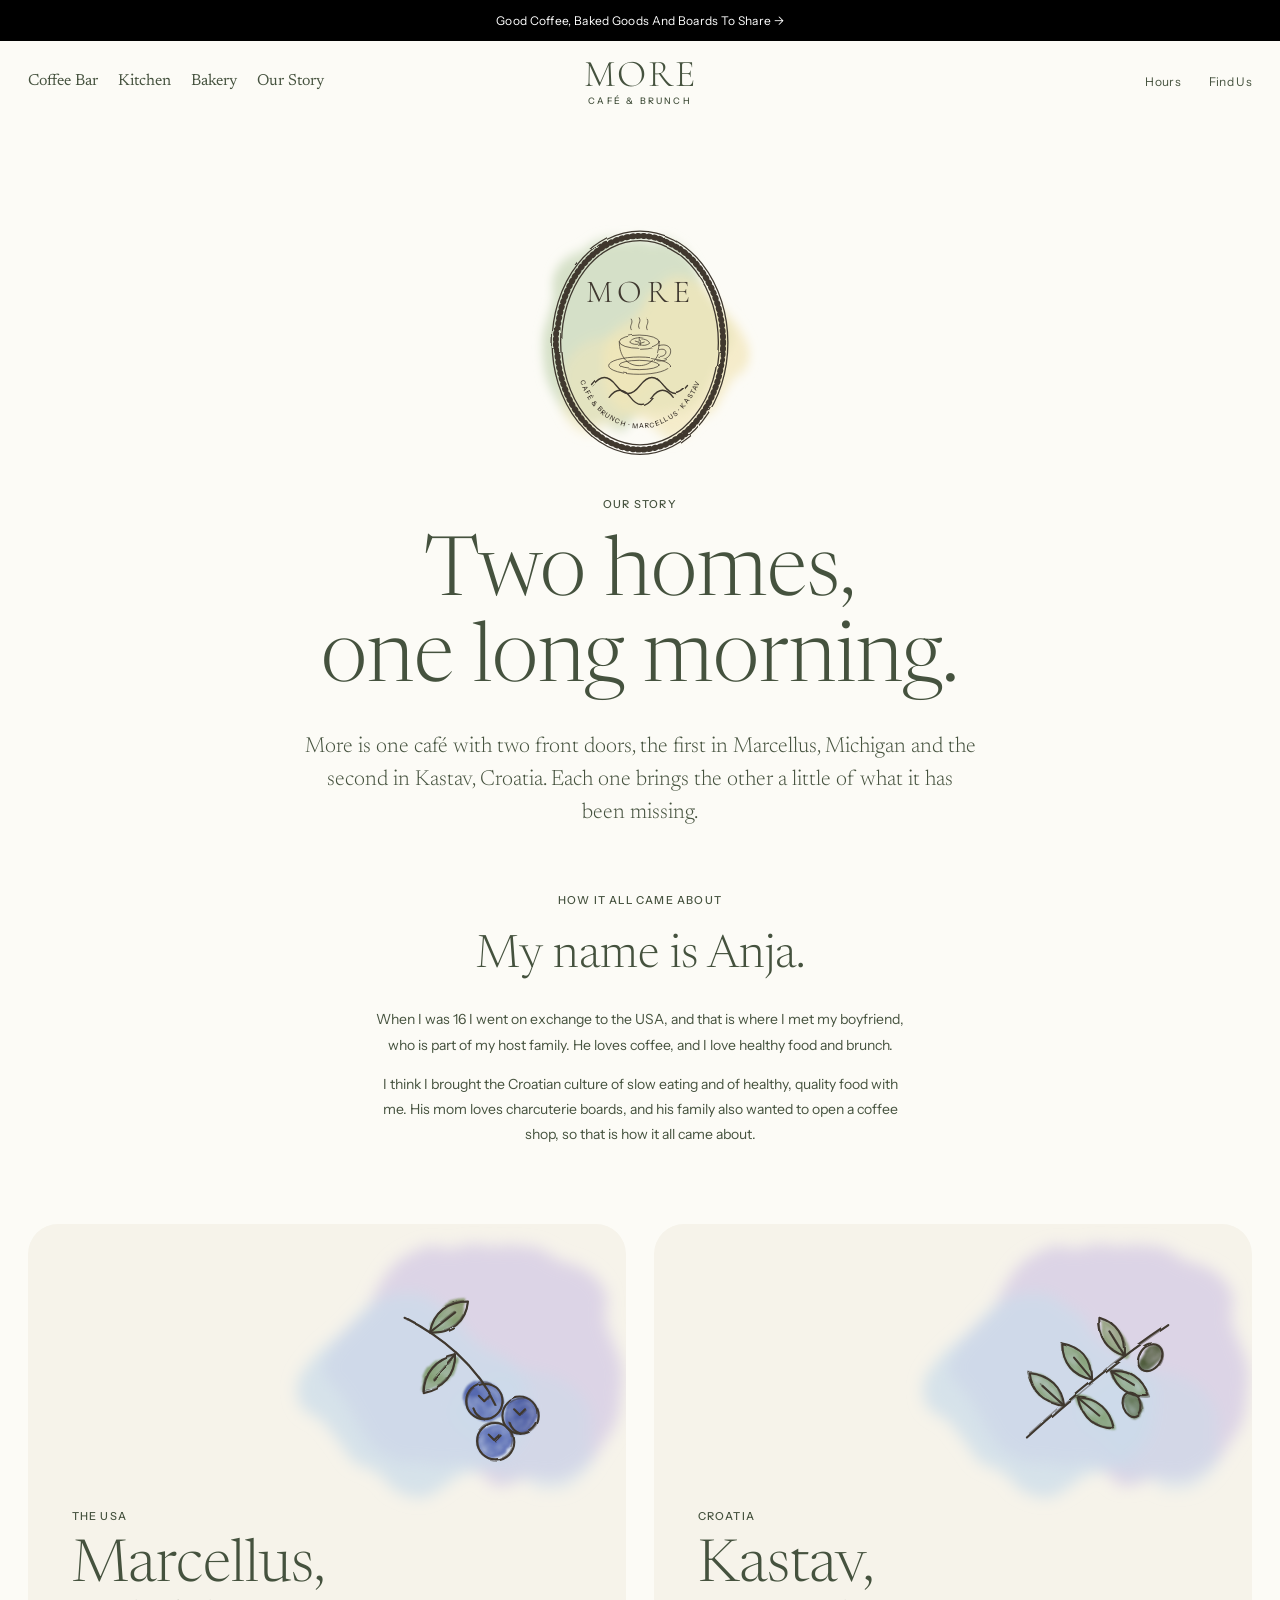
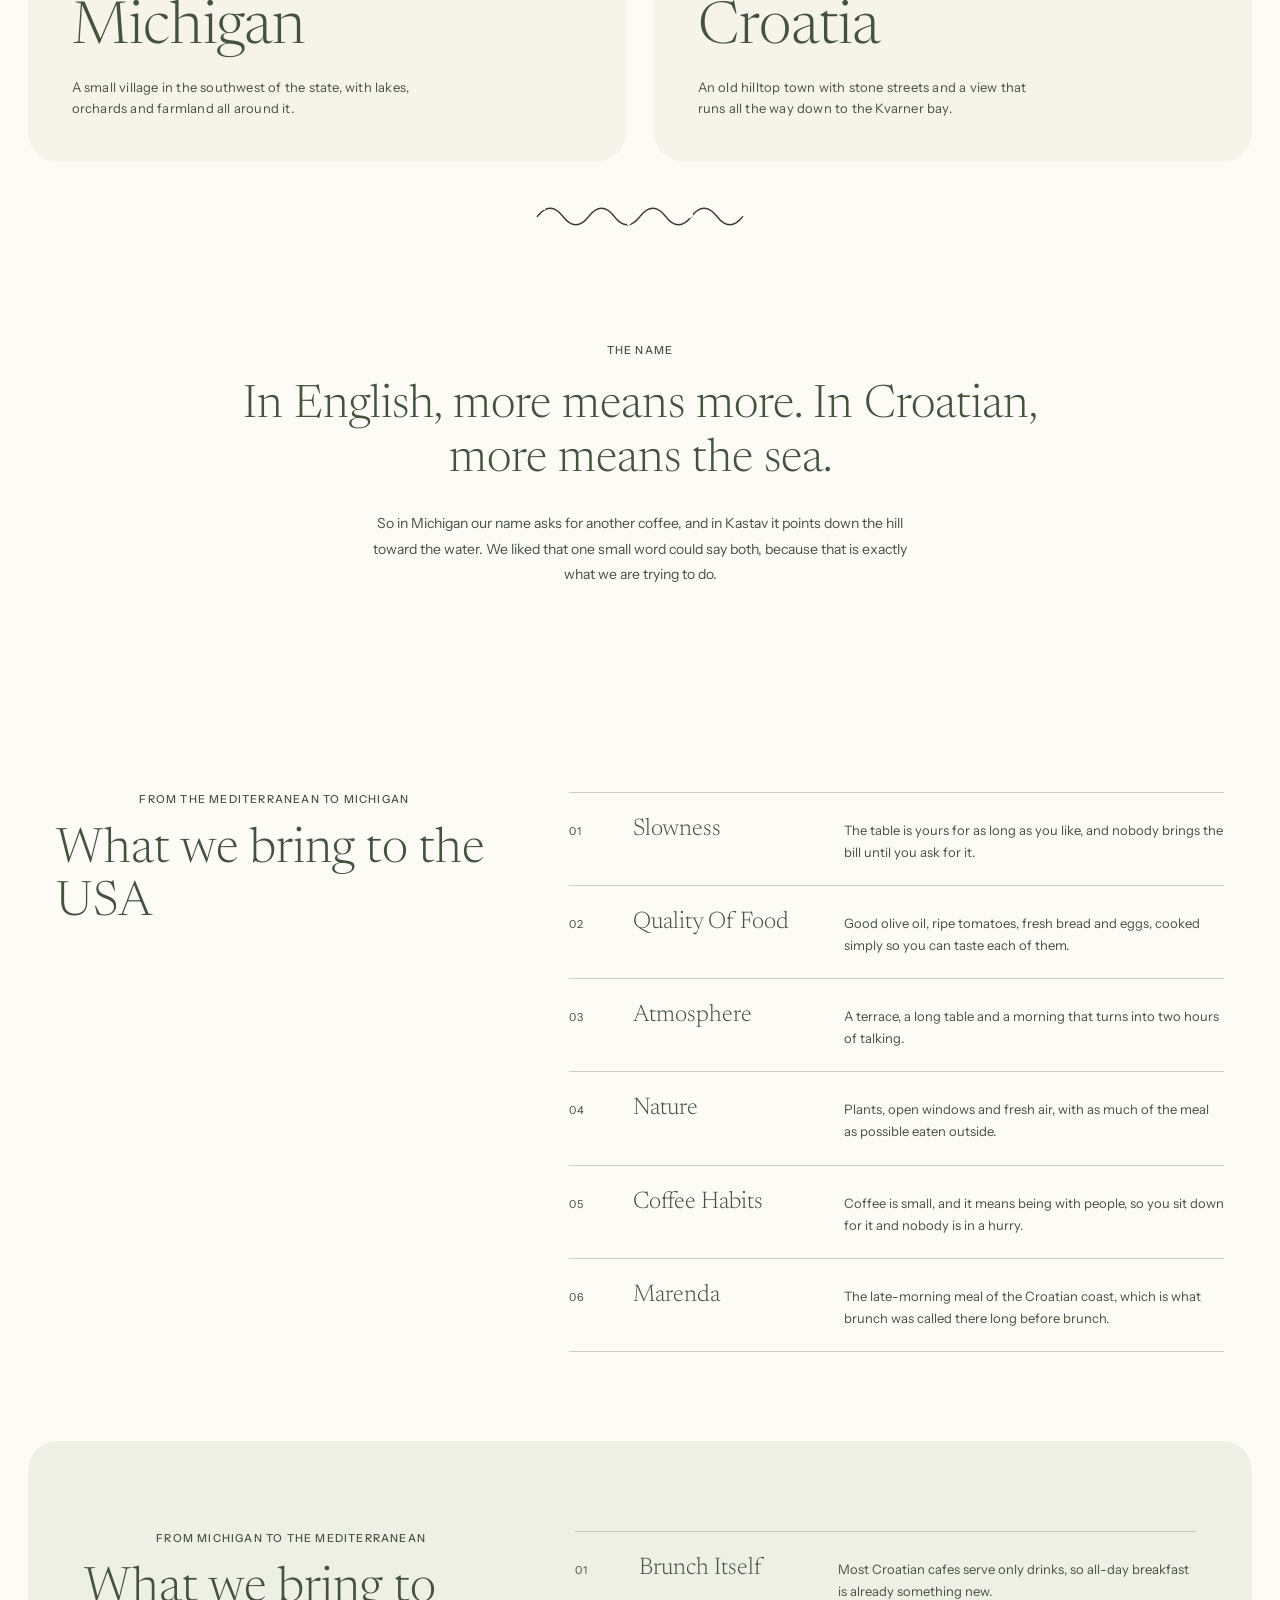
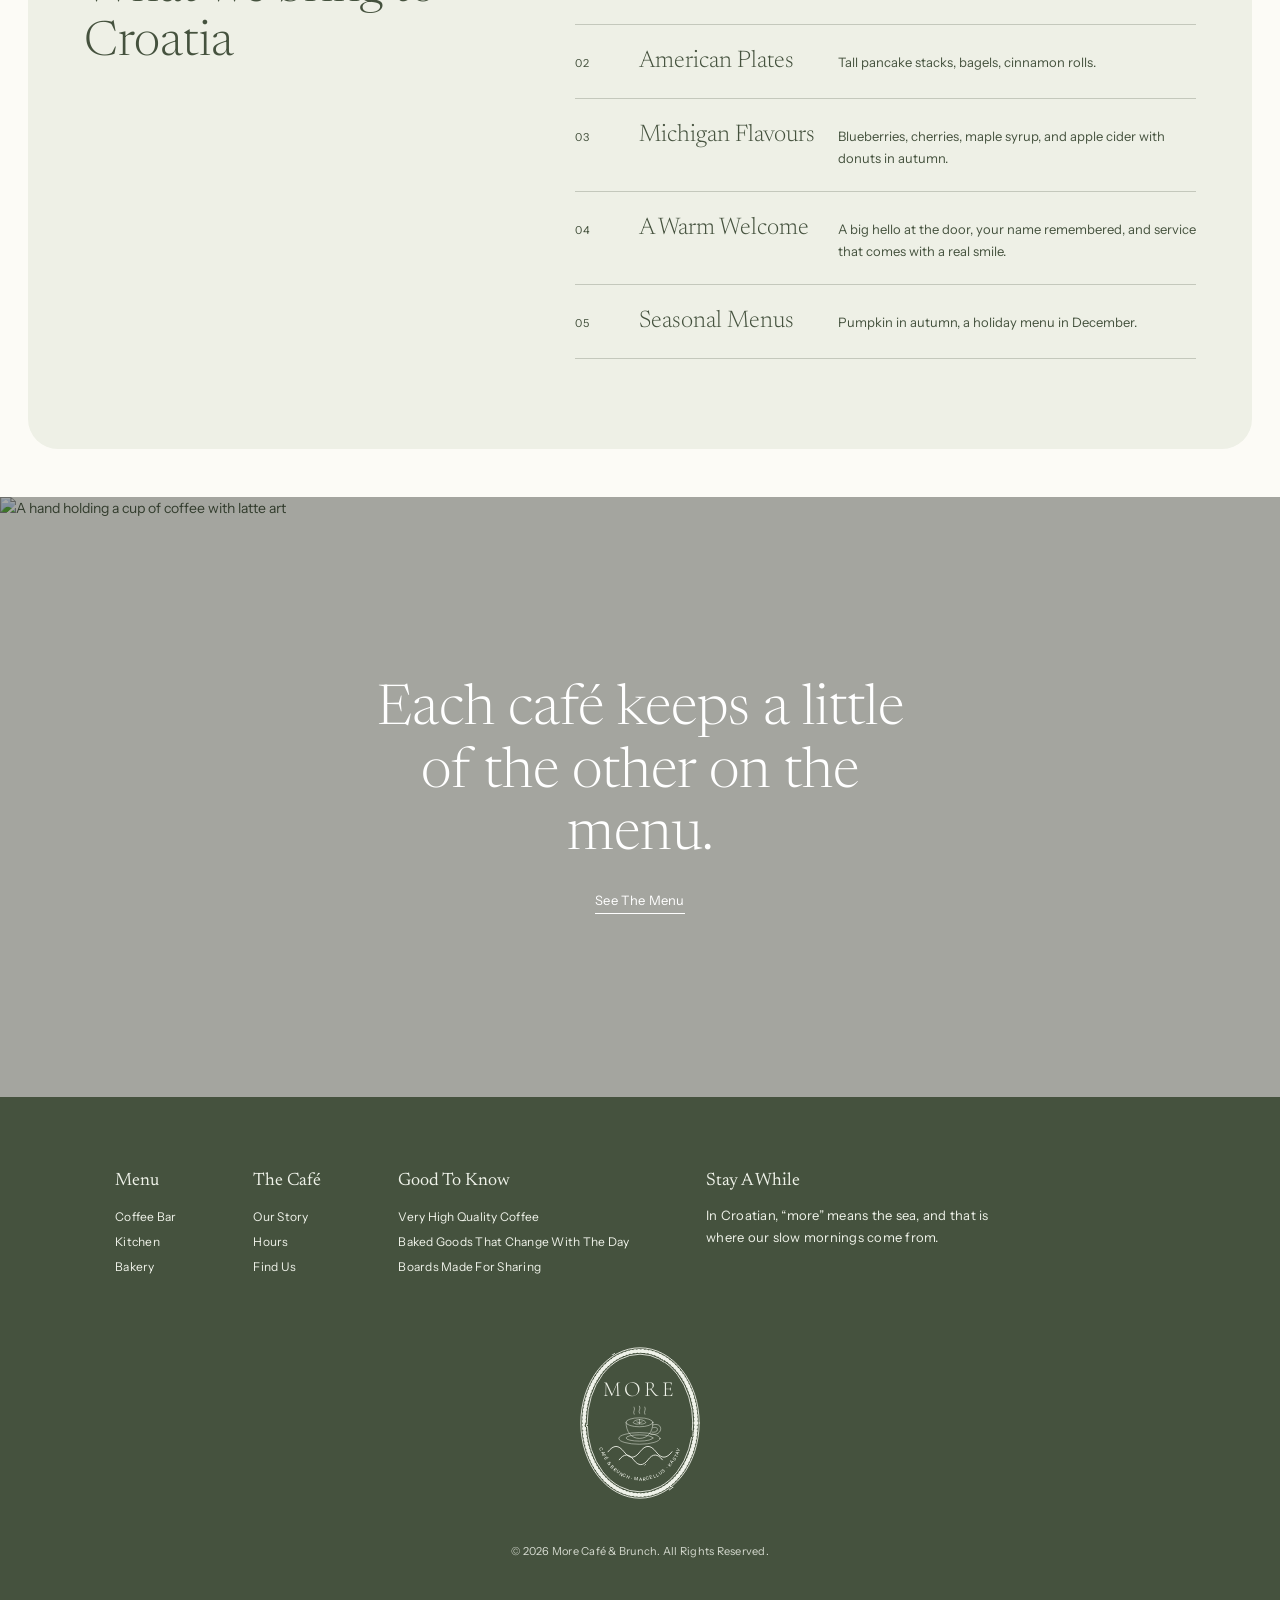
==== commit 70f2f9dd: "Redraw the illustrations in ink and watercolour, new roped crest, coffee doodles Co-Authored-By: Cla" ====
--- a/story.html
+++ b/story.html
@@ -8,7 +8,7 @@
 <link rel="preconnect" href="https://fonts.googleapis.com">
 <link rel="preconnect" href="https://fonts.gstatic.com" crossorigin>
 <link href="https://fonts.googleapis.com/css2?family=Cormorant+Garamond:wght@300;400&family=Newsreader:opsz,wght@6..72,300;6..72,400&family=Instrument+Sans:wght@400;500&family=Patrick+Hand&display=swap" rel="stylesheet">
-<link rel="stylesheet" href="styles.css?v=6">
+<link rel="stylesheet" href="styles.css?v=11">
 </head>
 <body>
 
@@ -136,9 +136,9 @@
   <p class="copyright">&copy; 2026 <span data-name>More</span> <span data-kind>Café &amp; Brunch</span>. All Rights Reserved.</p>
 </footer>
 
-<script src="menu.js?v=6"></script>
-<script src="art.js?v=6"></script>
-<script src="script.js?v=6"></script>
+<script src="menu.js?v=11"></script>
+<script src="art.js?v=11"></script>
+<script src="script.js?v=11"></script>
 <script>document.title = `Our Story | ${CAFE_NAME} ${CAFE_KIND}`;</script>
 </body>
 </html>
--- a/styles.css
+++ b/styles.css
@@ -414,3 +414,35 @@
   .sheet-item:nth-child(even) { transform: none; }
 }
 .place .label { text-align: left; }
+
+/* Ink and watercolour, second pass */
+:root { --sketch: #3f382f; }
+.ink { stroke: var(--sketch); stroke-width: 1.15; }
+.ink-2 { opacity: 0.45; stroke-width: 0.8; }
+.paint { mix-blend-mode: multiply; opacity: 1; }
+.arrow, .waves { stroke-width: 1.4; }
+.footer-crest .ink { stroke: var(--footer-text); }
+.crest text { fill: var(--sketch); }
+.footer-crest text { fill: var(--footer-text); }
+.crest-name { font-size: 27px; letter-spacing: 4px; }
+.crest-small { font-size: 6.4px; letter-spacing: 1.5px; }
+.intro-crest { width: 190px; }
+.footer-crest { width: 128px; }
+.sheet {
+  background-color: #fffdf8;
+  background-image: url("data:image/svg+xml,%3Csvg xmlns='http://www.w3.org/2000/svg' width='300' height='300'%3E%3Cfilter id='n'%3E%3CfeTurbulence type='fractalNoise' baseFrequency='.8' numOctaves='3'/%3E%3CfeColorMatrix values='0 0 0 0 .45 0 0 0 0 .4 0 0 0 0 .3 0 0 0 .09 0'/%3E%3C/filter%3E%3Crect width='300' height='300' filter='url(%23n)'/%3E%3C/svg%3E");
+}
+.sheet-pic { flex-basis: clamp(150px, 19vw, 215px); }
+.sheet-items { gap: 0 clamp(16px, 4vw, 56px); }
+.sheet-item { padding: 8px 0; }
+.sheet-text h3, .sheet h2, .sheet-text em { color: var(--sketch); }
+.sheet-text em { color: #b0563f; }
+.label-art { display: flex; align-items: center; justify-content: center; gap: 18px; margin-bottom: 28px; }
+.label-art .label { margin: 0; }
+.label-art span { width: 62px; height: 62px; }
+.mark { width: 84px; height: 84px; }
+.mark-lg { width: 130px; height: 130px; }
+.ink-classic { stroke: var(--ink); stroke-width: 1.5; }
+.ink-classic .paint { mix-blend-mode: normal; opacity: 0.9; }
+.mark:has(.ink-classic) { width: 64px; height: 64px; margin-top: 10px; margin-bottom: 24px; }
+.crest-small { font-size: 5.6px; letter-spacing: 0.9px; }
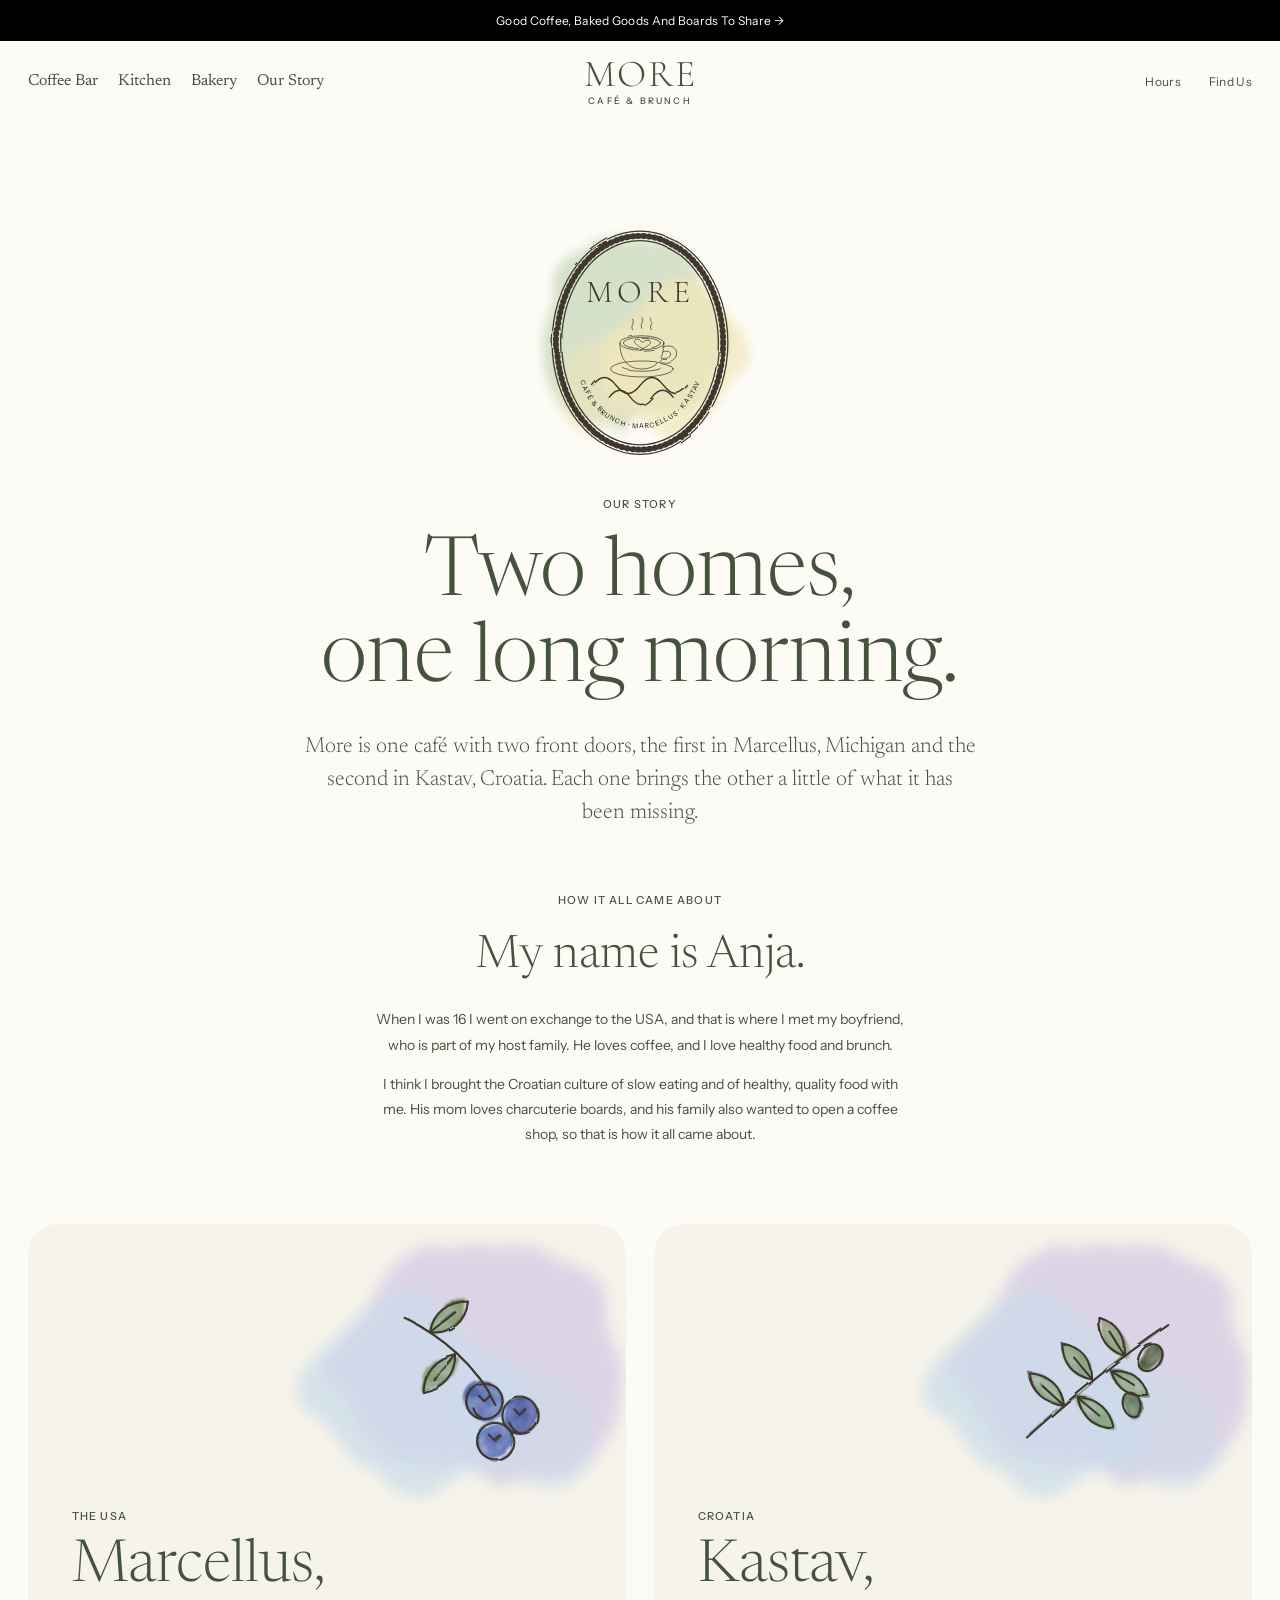
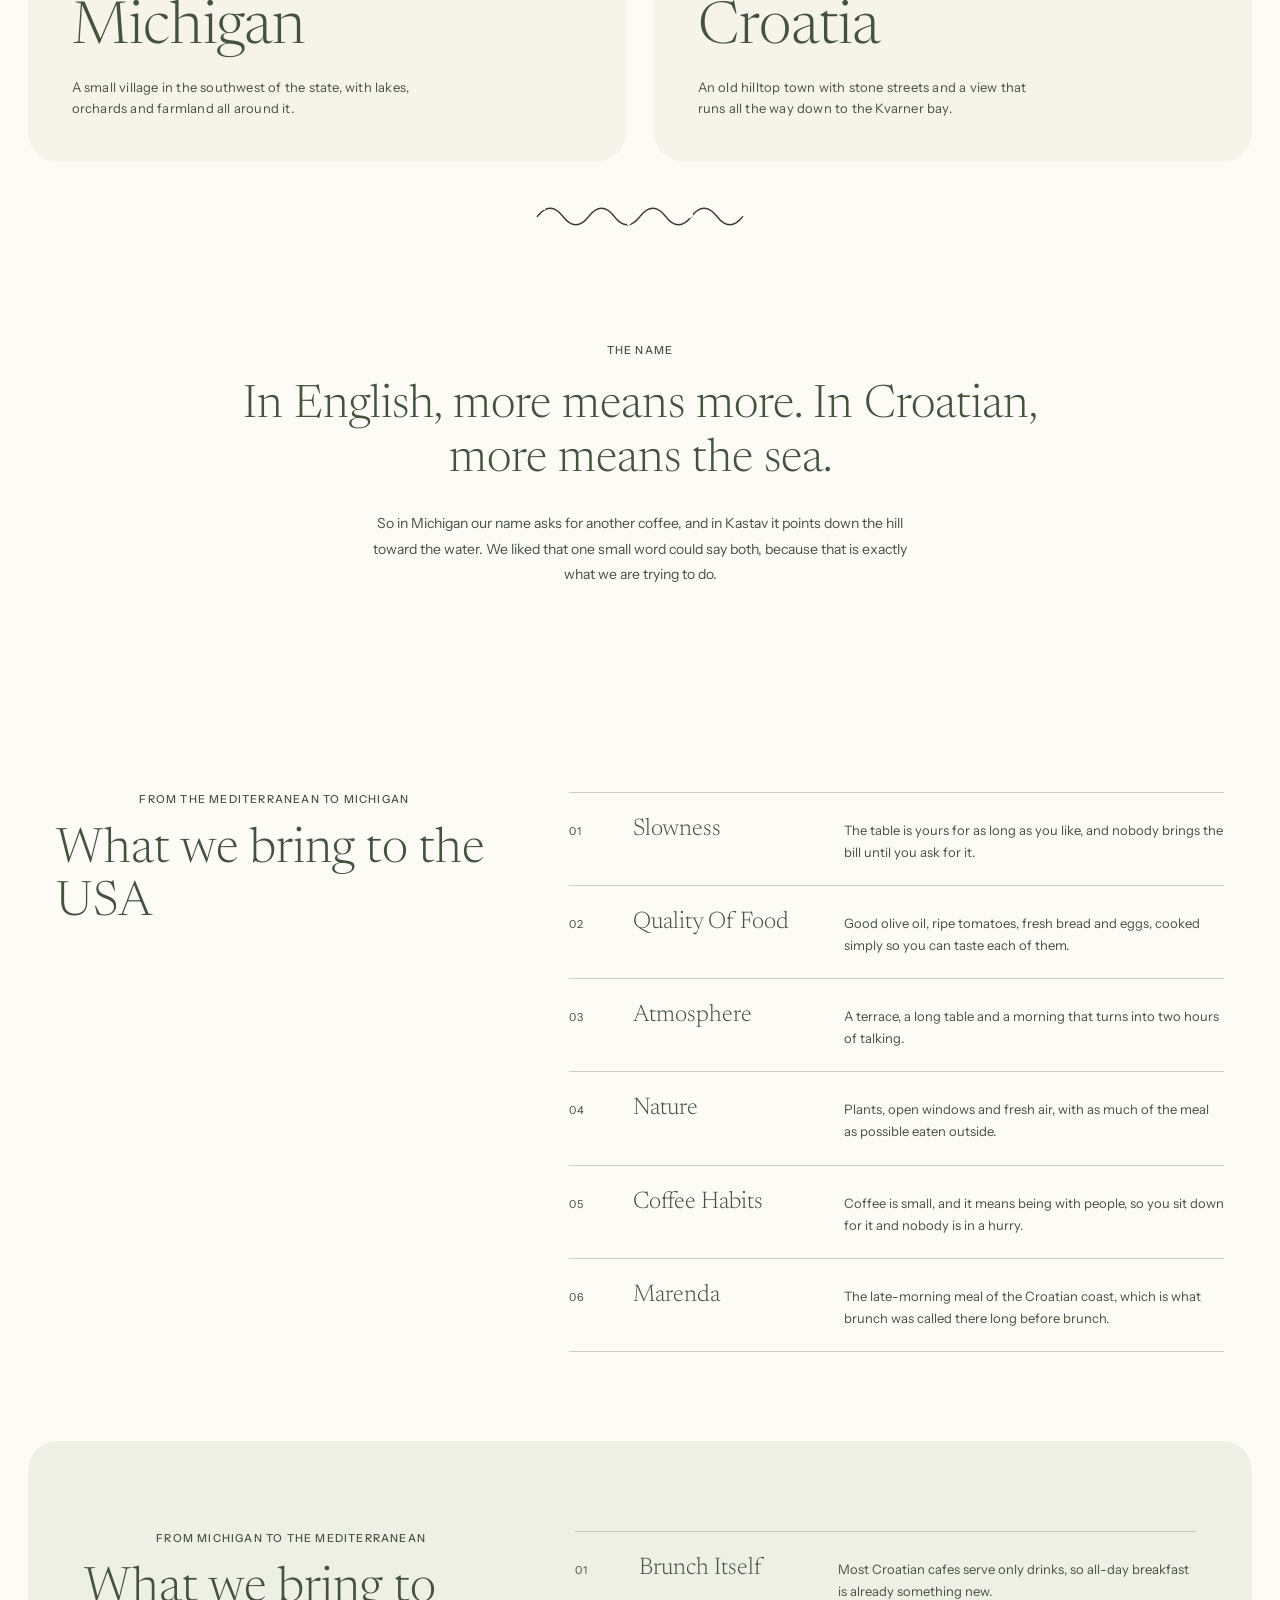
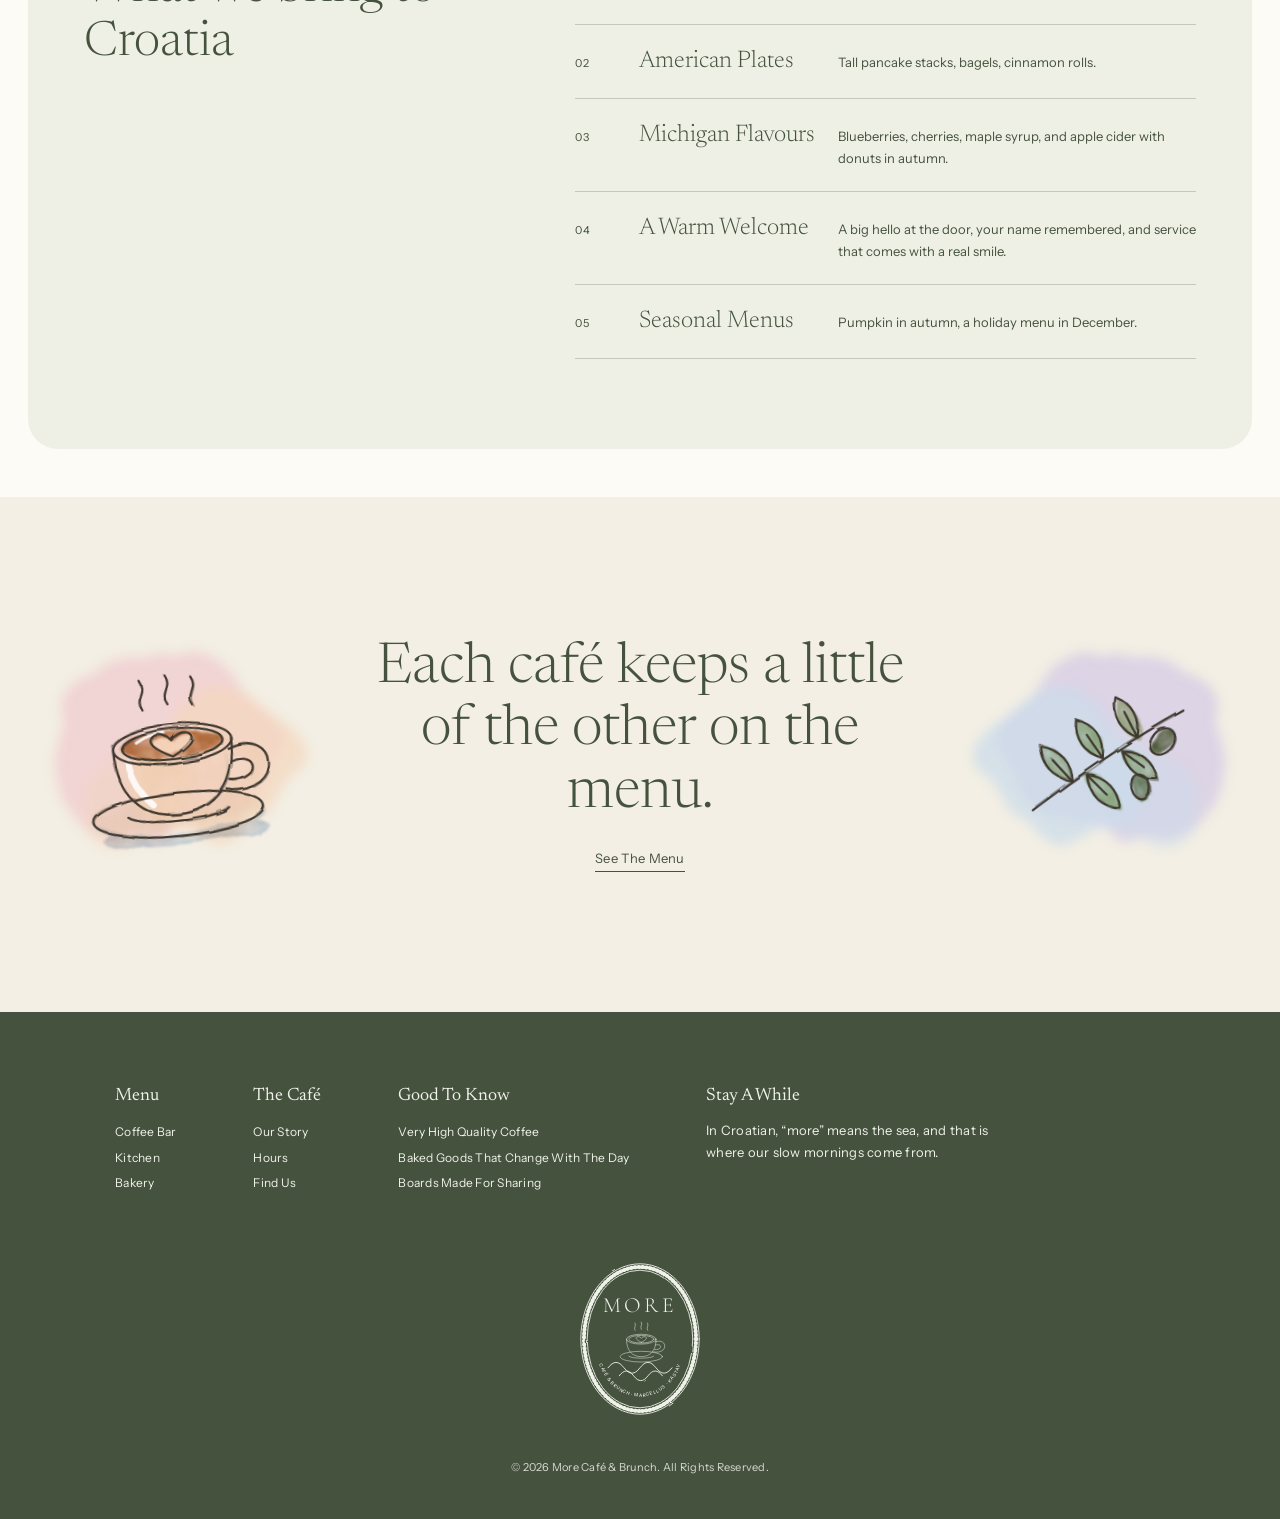
==== commit 3aaba2c8: "Everything is a drawing: illustrated cafe hero, drawn coffees, redrawn food Co-Authored-By: Claude O" ====
--- a/story.html
+++ b/story.html
@@ -8,7 +8,7 @@
 <link rel="preconnect" href="https://fonts.googleapis.com">
 <link rel="preconnect" href="https://fonts.gstatic.com" crossorigin>
 <link href="https://fonts.googleapis.com/css2?family=Cormorant+Garamond:wght@300;400&family=Newsreader:opsz,wght@6..72,300;6..72,400&family=Instrument+Sans:wght@400;500&family=Patrick+Hand&display=swap" rel="stylesheet">
-<link rel="stylesheet" href="styles.css?v=11">
+<link rel="stylesheet" href="styles.css?v=13">
 </head>
 <body>
 
@@ -97,8 +97,9 @@
     </ol>
   </section>
 
-  <section class="band">
-    <img loading="lazy" src="https://images.unsplash.com/photo-1670404161009-29548c027d06?w=2000&q=80&auto=format&fit=crop" alt="A hand holding a cup of coffee with latte art">
+  <section class="band band-art">
+    <span class="band-doodle band-doodle-a" data-art="cappuccino" data-wash="2"></span>
+    <span class="band-doodle band-doodle-b" data-art="olive" data-wash="0"></span>
     <div class="band-text">
       <h2>Each café keeps a little of the other on the menu.</h2>
       <a href="index.html#coffee">See The Menu</a>
@@ -136,9 +137,9 @@
   <p class="copyright">&copy; 2026 <span data-name>More</span> <span data-kind>Café &amp; Brunch</span>. All Rights Reserved.</p>
 </footer>
 
-<script src="menu.js?v=11"></script>
-<script src="art.js?v=11"></script>
-<script src="script.js?v=11"></script>
+<script src="menu.js?v=13"></script>
+<script src="art.js?v=13"></script>
+<script src="script.js?v=13"></script>
 <script>document.title = `Our Story | ${CAFE_NAME} ${CAFE_KIND}`;</script>
 </body>
 </html>
--- a/styles.css
+++ b/styles.css
@@ -446,3 +446,52 @@
 .ink-classic .paint { mix-blend-mode: normal; opacity: 0.9; }
 .mark:has(.ink-classic) { width: 64px; height: 64px; margin-top: 10px; margin-bottom: 24px; }
 .crest-small { font-size: 5.6px; letter-spacing: 0.9px; }
+
+/* Everything is a drawing */
+.hl { stroke: #fff; fill: none; opacity: 0.85; }
+.sign-text { font: 400 17px 'Cormorant Garamond', serif; letter-spacing: 3px; fill: var(--sketch); stroke: none; text-anchor: middle; }
+.hero-art {
+  display: grid;
+  grid-template-columns: 0.8fr 1.2fr;
+  align-items: center;
+  gap: var(--gutter);
+  height: auto;
+  min-height: 0;
+  padding: clamp(16px, 3vw, 40px) clamp(16px, 4.4vw, 56px) clamp(32px, 5vw, 64px);
+}
+.hero-art::after { display: none; }
+.hero-art .hero-text { position: static; max-width: 440px; color: var(--ink); }
+.hero-art .label { margin-bottom: 18px; font-size: 11px; letter-spacing: 1.6px; text-align: left; }
+.hero-art h1 { font-weight: 300; font-size: clamp(44px, 5.6vw, 76px); line-height: 1.02; }
+.hero-art .hero-text p:not(.label) { margin: 18px 0 26px; font: 300 clamp(17px, 1.5vw, 20px)/1.5 var(--serif); }
+.hero-pic { position: relative; }
+.hero-pic .ink { position: relative; height: auto; }
+.hero-pic .wash { inset: -4% -6%; width: 112%; height: 108%; }
+.tile-art { position: relative; display: flex; align-items: center; justify-content: center; background: #f6f3ea; }
+.tile-art span { position: relative; width: 62%; aspect-ratio: 1; }
+.tile-art .ink { position: relative; transition: transform 1.6s ease; }
+.tile-art:hover .ink { transform: rotate(-3deg) scale(1.04); }
+.tile-art .wash { inset: -30%; width: 160%; height: 160%; }
+.band-art { height: auto; padding: clamp(80px, 11vw, 160px) var(--gutter); background: #f3efe4; overflow: hidden; }
+.band-art::after { display: none; }
+.band-art .band-text { position: relative; inset: auto; color: var(--ink); }
+.band-doodle { position: absolute; width: clamp(110px, 17vw, 230px); aspect-ratio: 1; top: 50%; margin-top: clamp(-115px, -8.5vw, -55px); }
+.band-doodle .ink { position: relative; }
+.band-doodle .wash { inset: -35%; width: 170%; height: 170%; }
+.band-doodle-a { left: 5%; transform: rotate(-6deg); }
+.band-doodle-b { right: 5%; transform: rotate(5deg); }
+.sheet-doodle { position: absolute; top: clamp(40px, 5vw, 64px); width: clamp(64px, 8vw, 104px); aspect-ratio: 1; }
+.sheet-doodle-a { right: clamp(110px, 14vw, 200px); transform: rotate(8deg); }
+.sheet-doodle-b { right: clamp(24px, 5vw, 72px); transform: rotate(-4deg); }
+.sheet-pic { flex-basis: clamp(160px, 20vw, 230px); }
+@media (max-width: 820px) {
+  .hero-art { grid-template-columns: 1fr; }
+  .hero-art .hero-text { order: 2; text-align: center; margin: 0 auto; }
+  .hero-art .label { text-align: center; }
+  .band-doodle { position: relative; display: inline-block; top: auto; left: auto; right: auto; margin: 0 8px 16px; width: 110px; }
+  .band-art { text-align: center; }
+  .sheet-doodle { width: 54px; top: 34px; }
+  .sheet-doodle-a { right: 84px; }
+  .sheet-doodle-b { right: 22px; }
+  .sheet-pic { flex-basis: 128px; }
+}
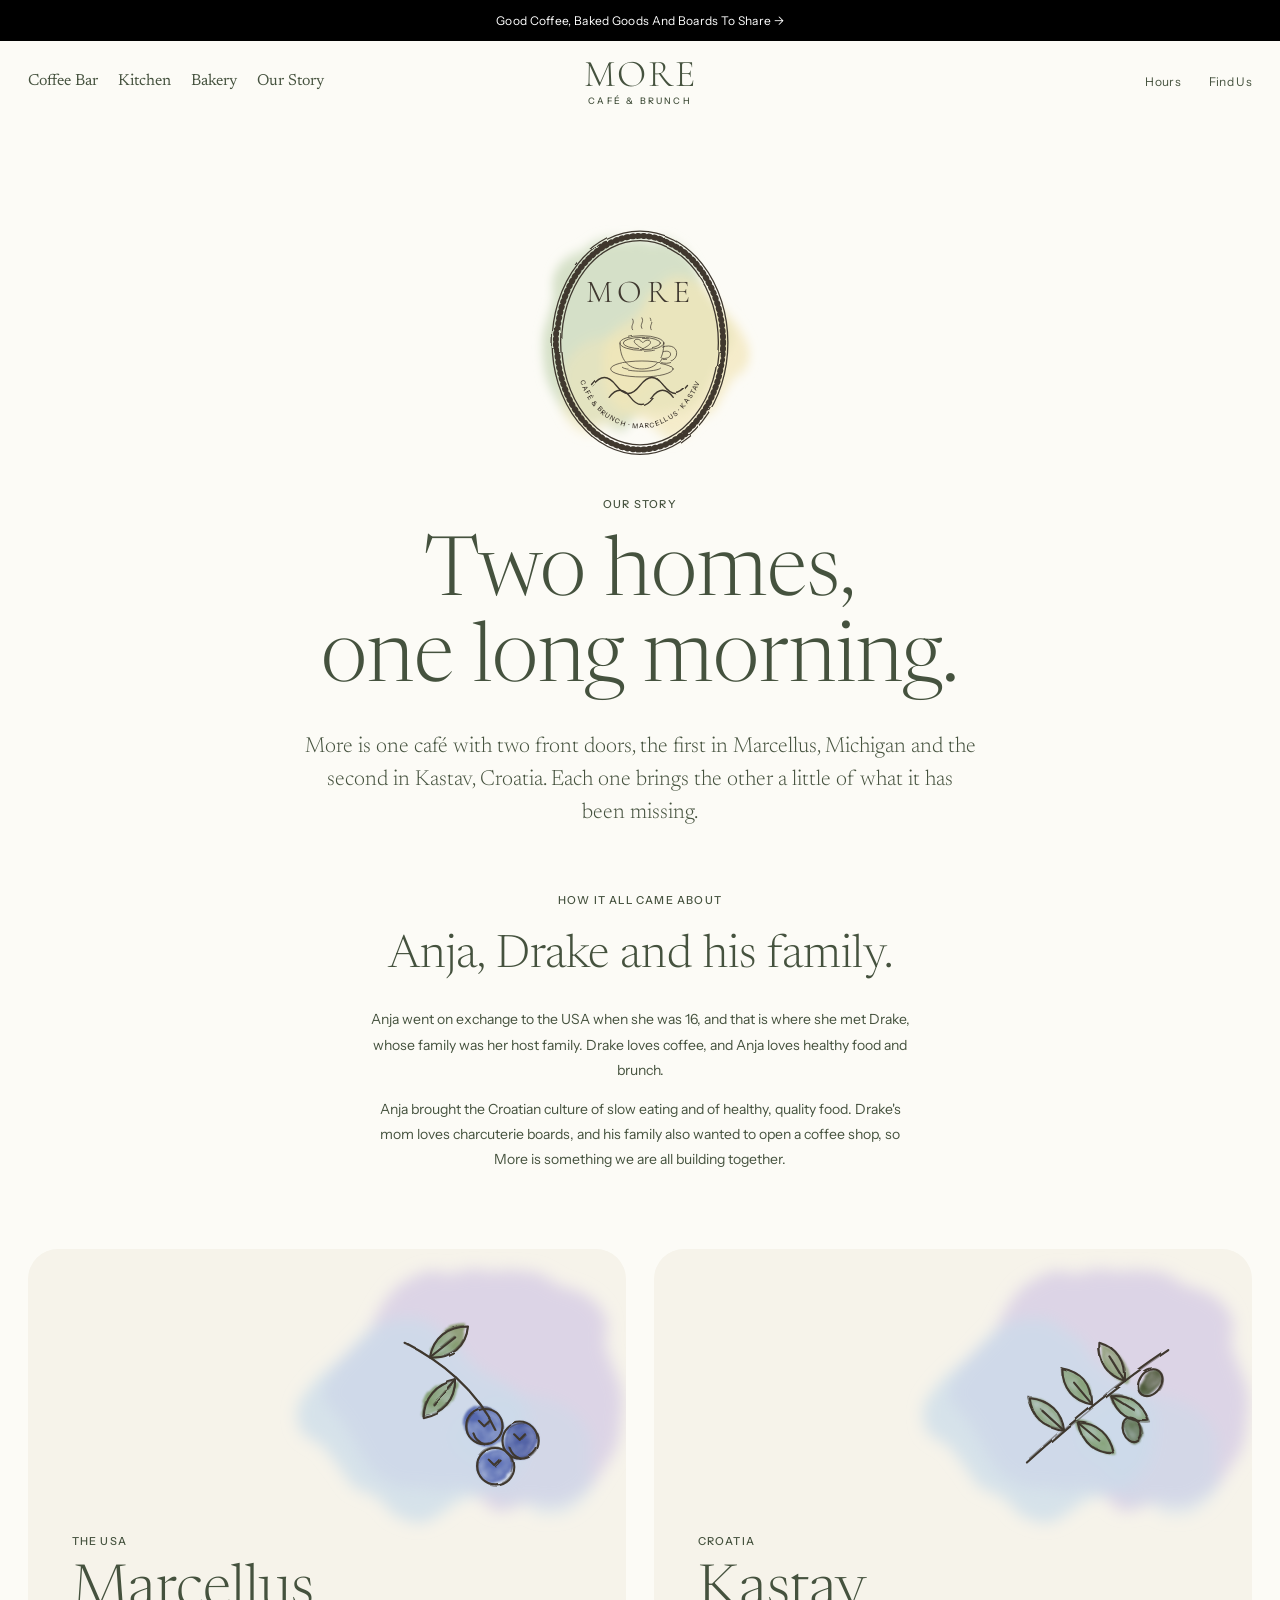
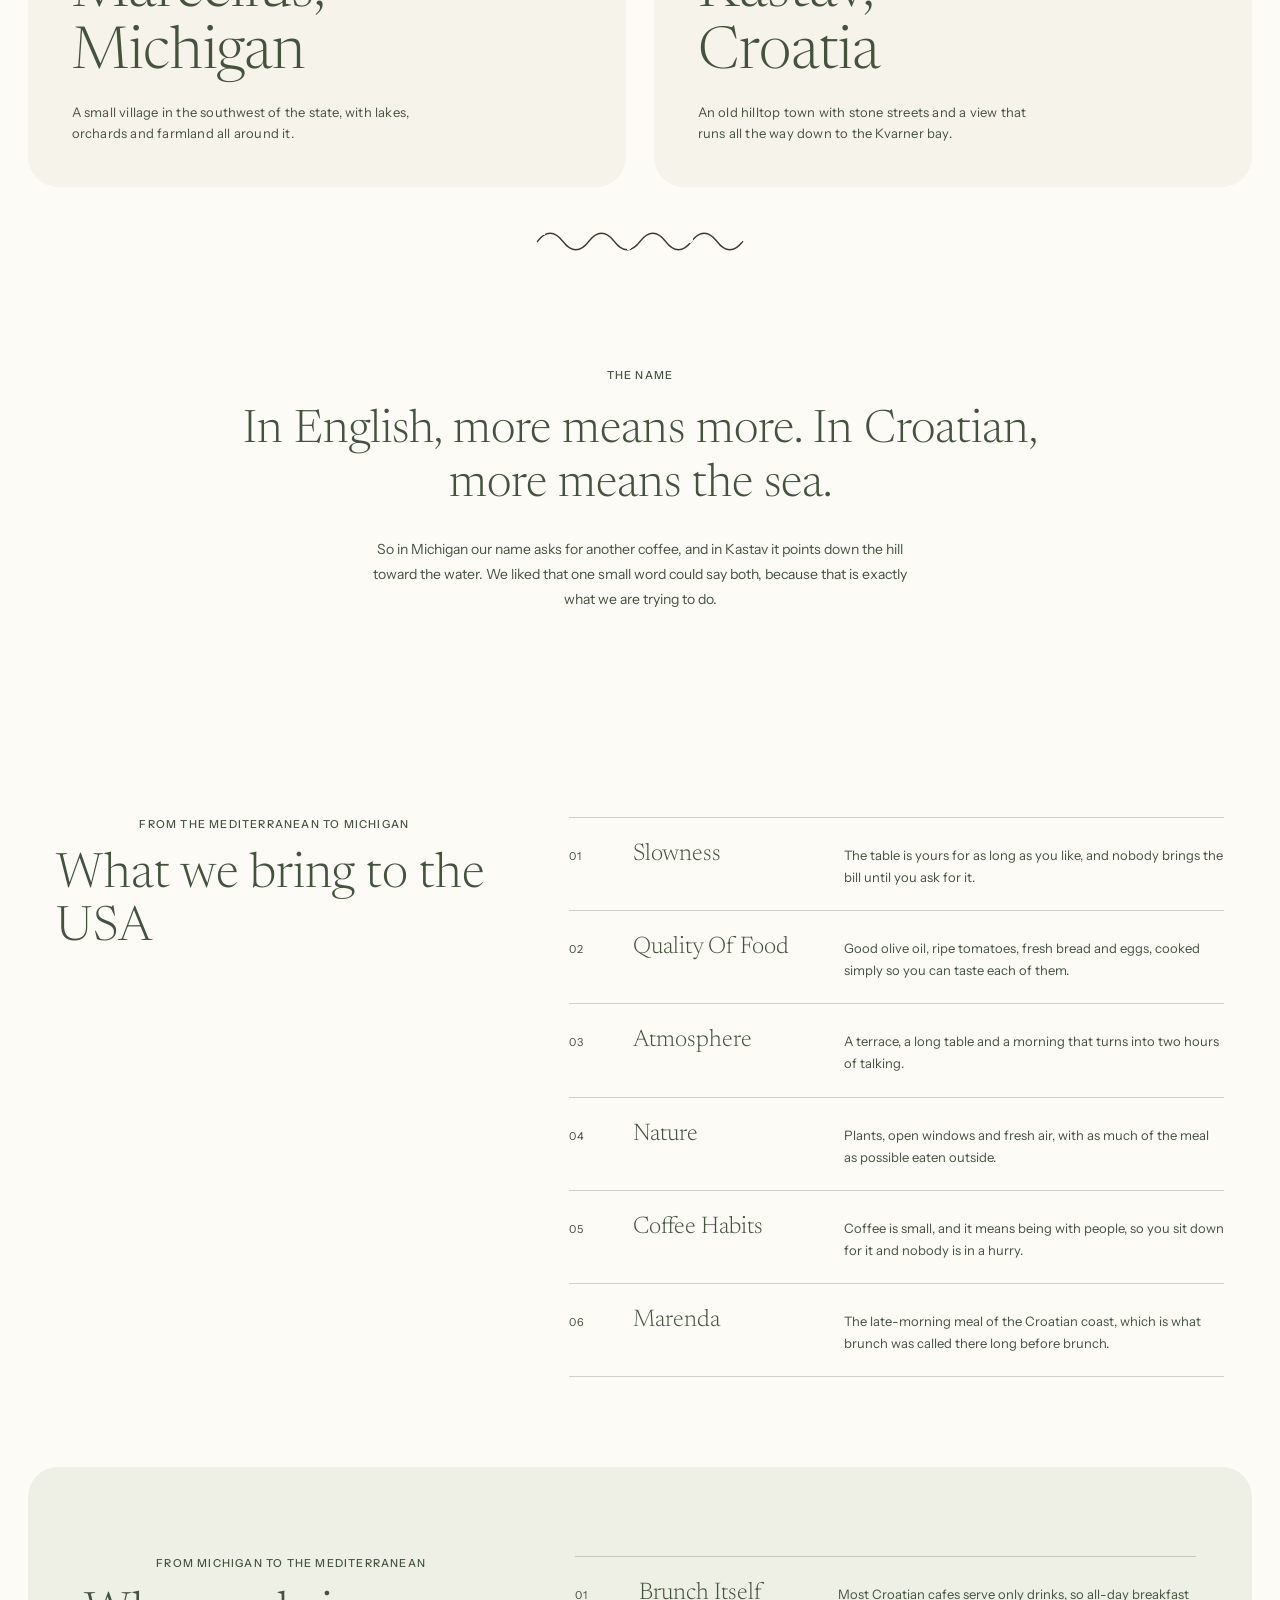
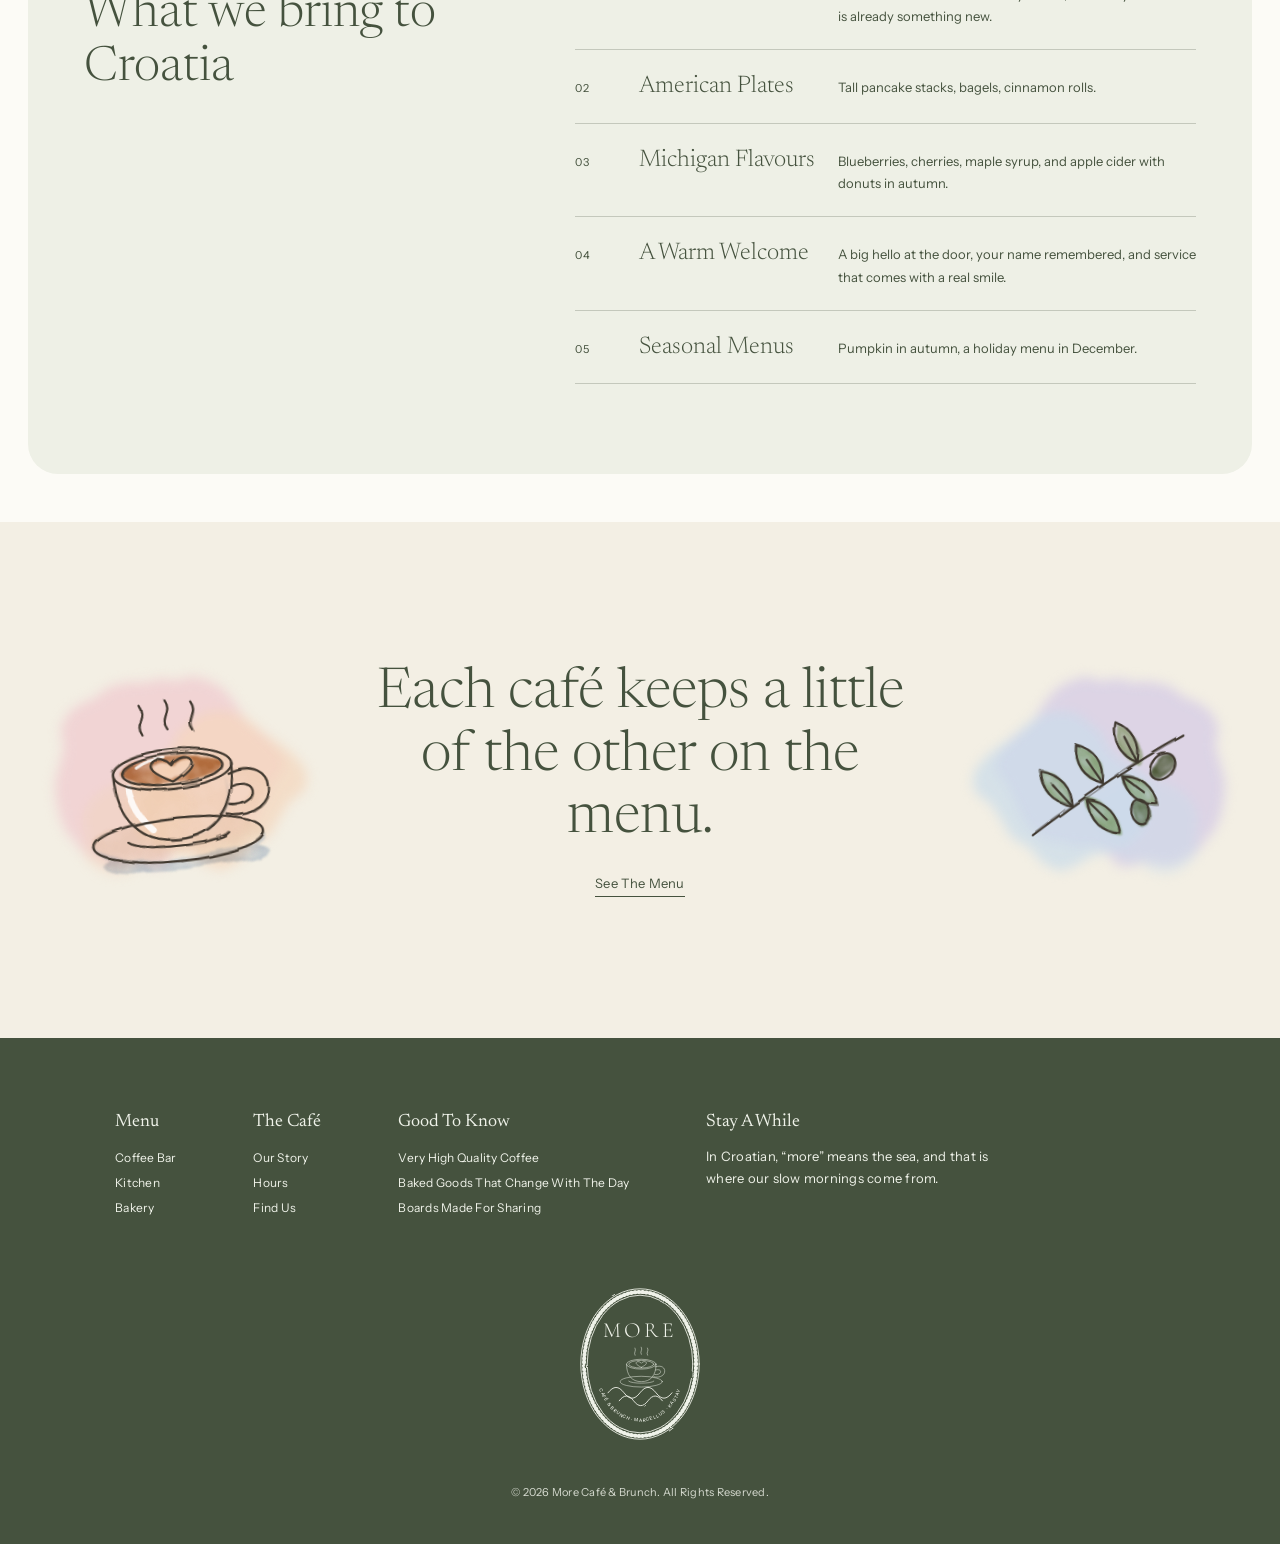
==== commit a496cb79: "Story: tell it about Anja, Drake and his family together Co-Authored-By: Claude Opus 5.5 <noreply@an" ====
--- a/story.html
+++ b/story.html
@@ -8,7 +8,7 @@
 <link rel="preconnect" href="https://fonts.googleapis.com">
 <link rel="preconnect" href="https://fonts.gstatic.com" crossorigin>
 <link href="https://fonts.googleapis.com/css2?family=Cormorant+Garamond:wght@300;400&family=Newsreader:opsz,wght@6..72,300;6..72,400&family=Instrument+Sans:wght@400;500&family=Patrick+Hand&display=swap" rel="stylesheet">
-<link rel="stylesheet" href="styles.css?v=13">
+<link rel="stylesheet" href="styles.css?v=16">
 </head>
 <body>
 
@@ -40,9 +40,9 @@
 
   <section class="name-note beginning">
     <p class="label">How It All Came About</p>
-    <h2>My name is Anja.</h2>
-    <p>When I was 16 I went on exchange to the USA, and that is where I met my boyfriend, who is part of my host family. He loves coffee, and I love healthy food and brunch.</p>
-    <p>I think I brought the Croatian culture of slow eating and of healthy, quality food with me. His mom loves charcuterie boards, and his family also wanted to open a coffee shop, so that is how it all came about.</p>
+    <h2>Anja, Drake and his family.</h2>
+    <p>Anja went on exchange to the USA when she was 16, and that is where she met Drake, whose family was her host family. Drake loves coffee, and Anja loves healthy food and brunch.</p>
+    <p>Anja brought the Croatian culture of slow eating and of healthy, quality food. Drake's mom loves charcuterie boards, and his family also wanted to open a coffee shop, so More is something we are all building together.</p>
   </section>
 
   <section class="places">
@@ -137,9 +137,9 @@
   <p class="copyright">&copy; 2026 <span data-name>More</span> <span data-kind>Café &amp; Brunch</span>. All Rights Reserved.</p>
 </footer>
 
-<script src="menu.js?v=13"></script>
-<script src="art.js?v=13"></script>
-<script src="script.js?v=13"></script>
+<script src="menu.js?v=16"></script>
+<script src="art.js?v=16"></script>
+<script src="script.js?v=16"></script>
 <script>document.title = `Our Story | ${CAFE_NAME} ${CAFE_KIND}`;</script>
 </body>
 </html>
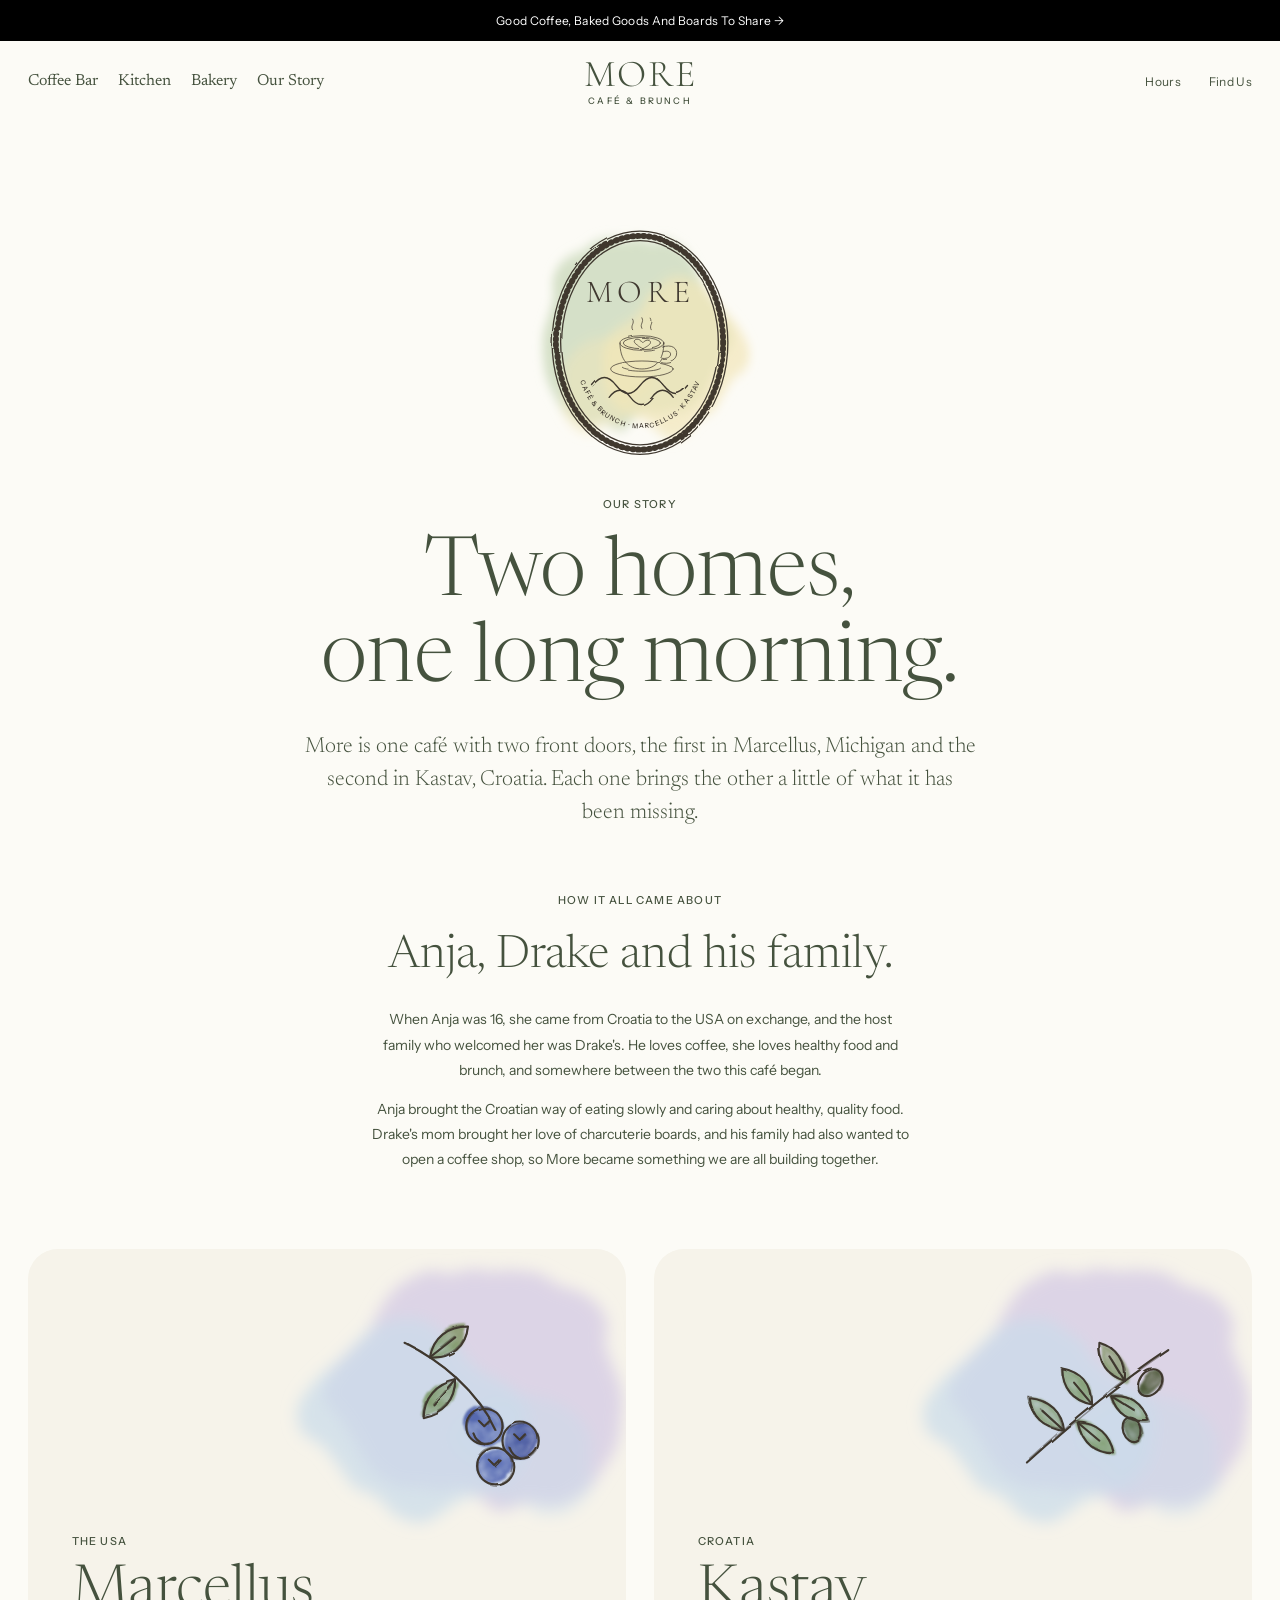
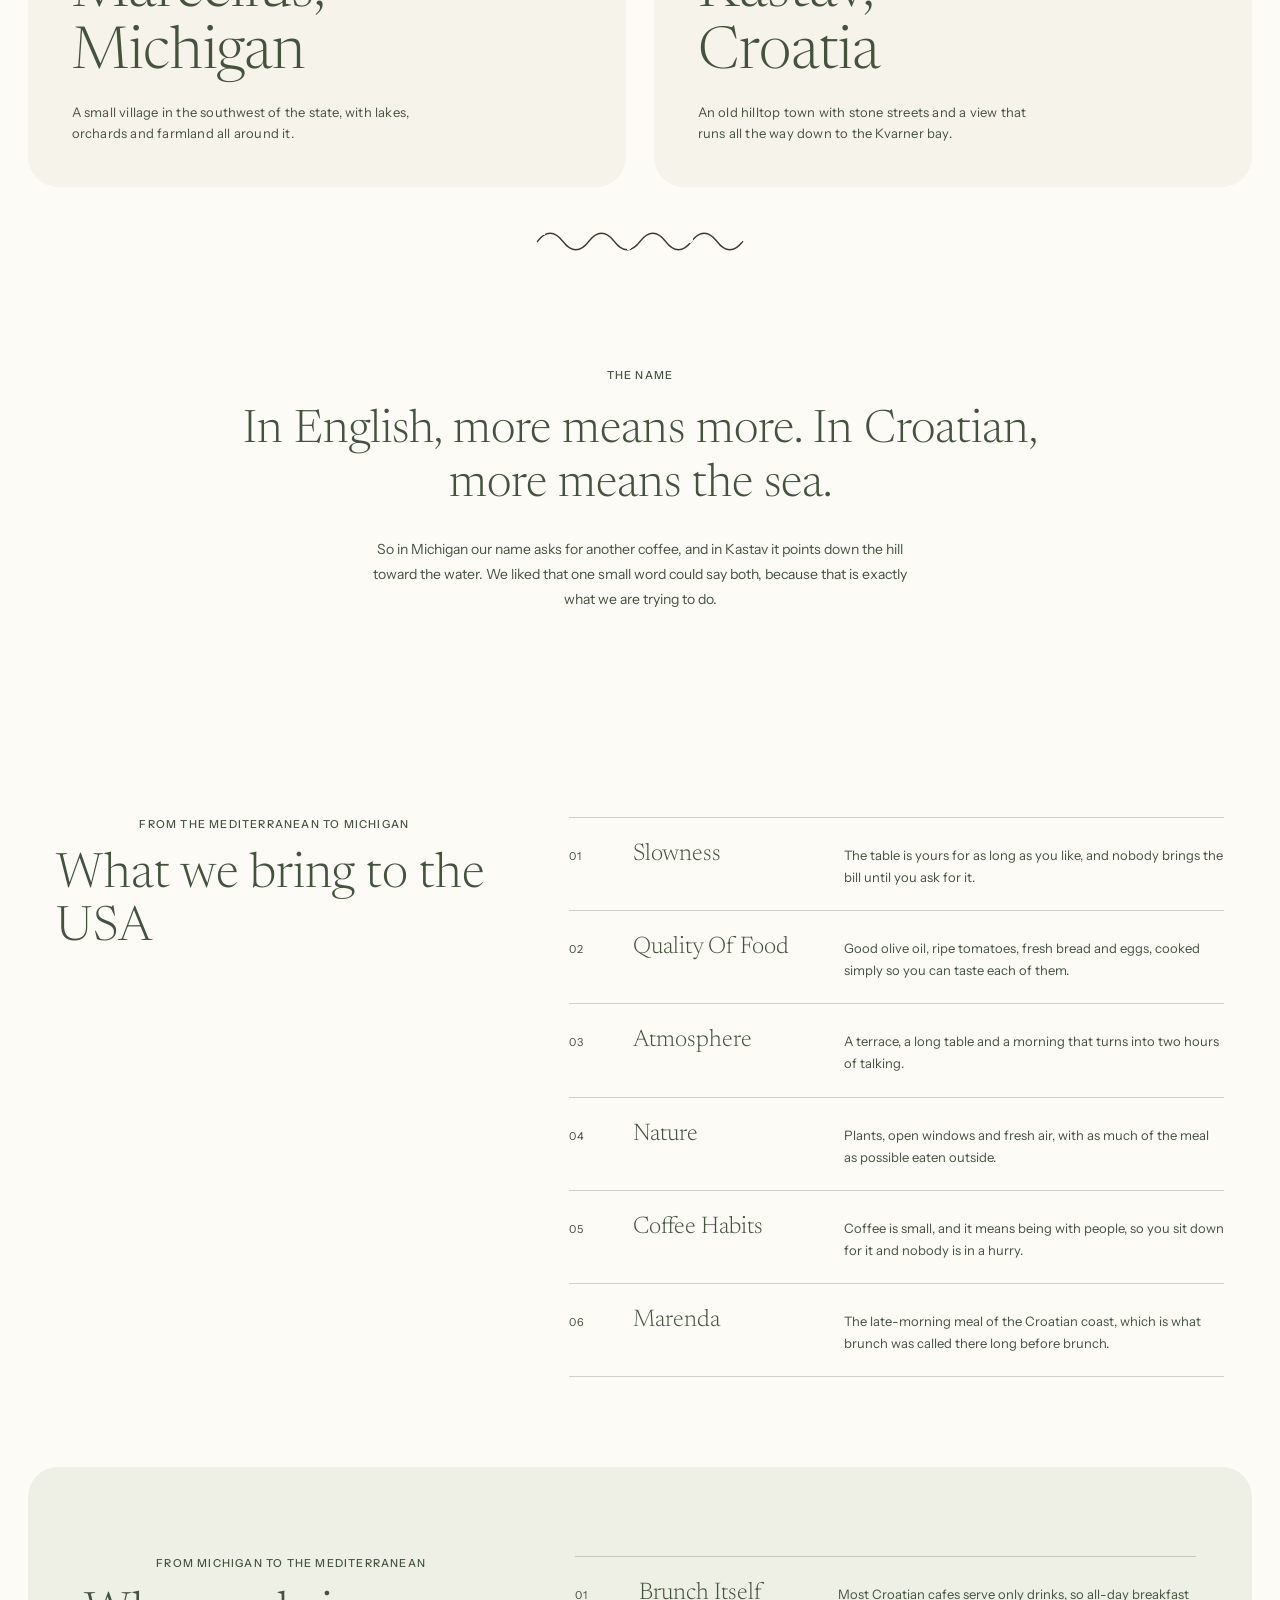
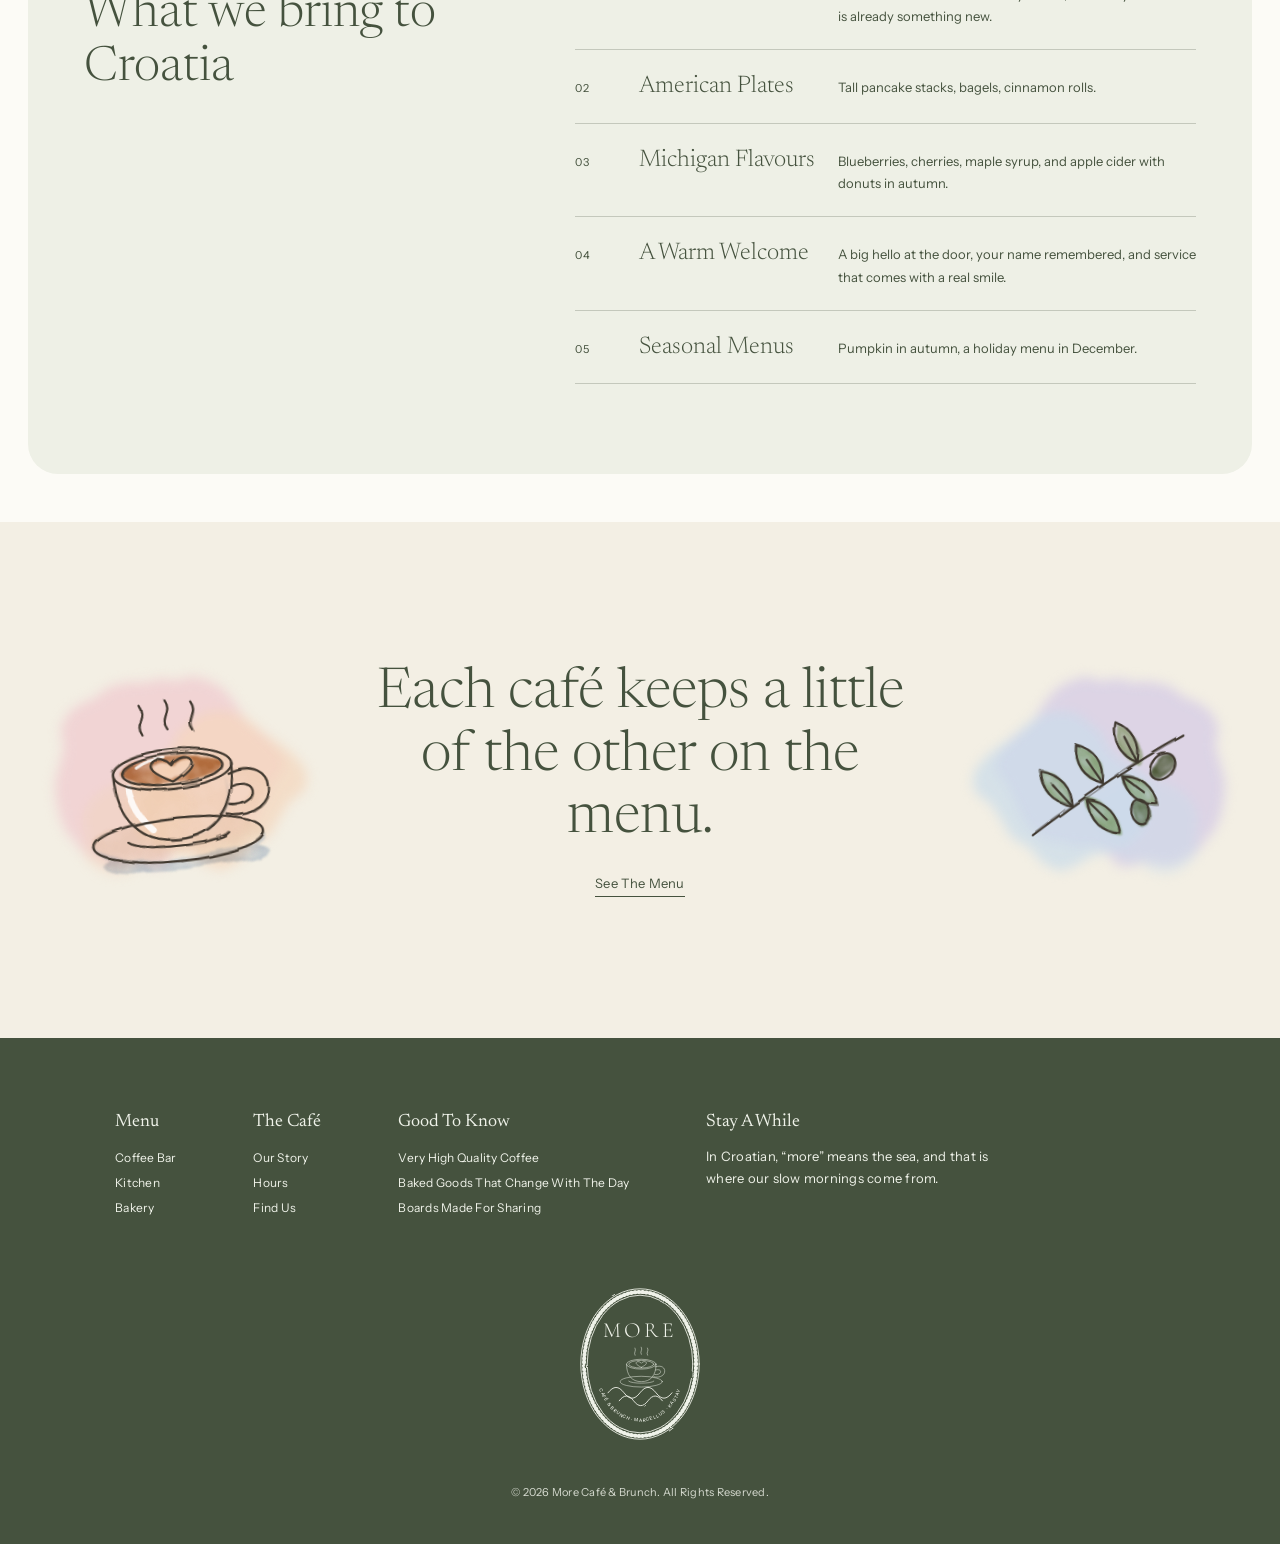
==== commit bb3c4d82: "Story: smoother wording Co-Authored-By: Claude Opus 5.5 <noreply@anthropic.com>" ====
--- a/story.html
+++ b/story.html
@@ -41,8 +41,8 @@
   <section class="name-note beginning">
     <p class="label">How It All Came About</p>
     <h2>Anja, Drake and his family.</h2>
-    <p>Anja went on exchange to the USA when she was 16, and that is where she met Drake, whose family was her host family. Drake loves coffee, and Anja loves healthy food and brunch.</p>
-    <p>Anja brought the Croatian culture of slow eating and of healthy, quality food. Drake's mom loves charcuterie boards, and his family also wanted to open a coffee shop, so More is something we are all building together.</p>
+    <p>When Anja was 16, she came from Croatia to the USA on exchange, and the host family who welcomed her was Drake's. He loves coffee, she loves healthy food and brunch, and somewhere between the two this café began.</p>
+    <p>Anja brought the Croatian way of eating slowly and caring about healthy, quality food. Drake's mom brought her love of charcuterie boards, and his family had also wanted to open a coffee shop, so More became something we are all building together.</p>
   </section>
 
   <section class="places">
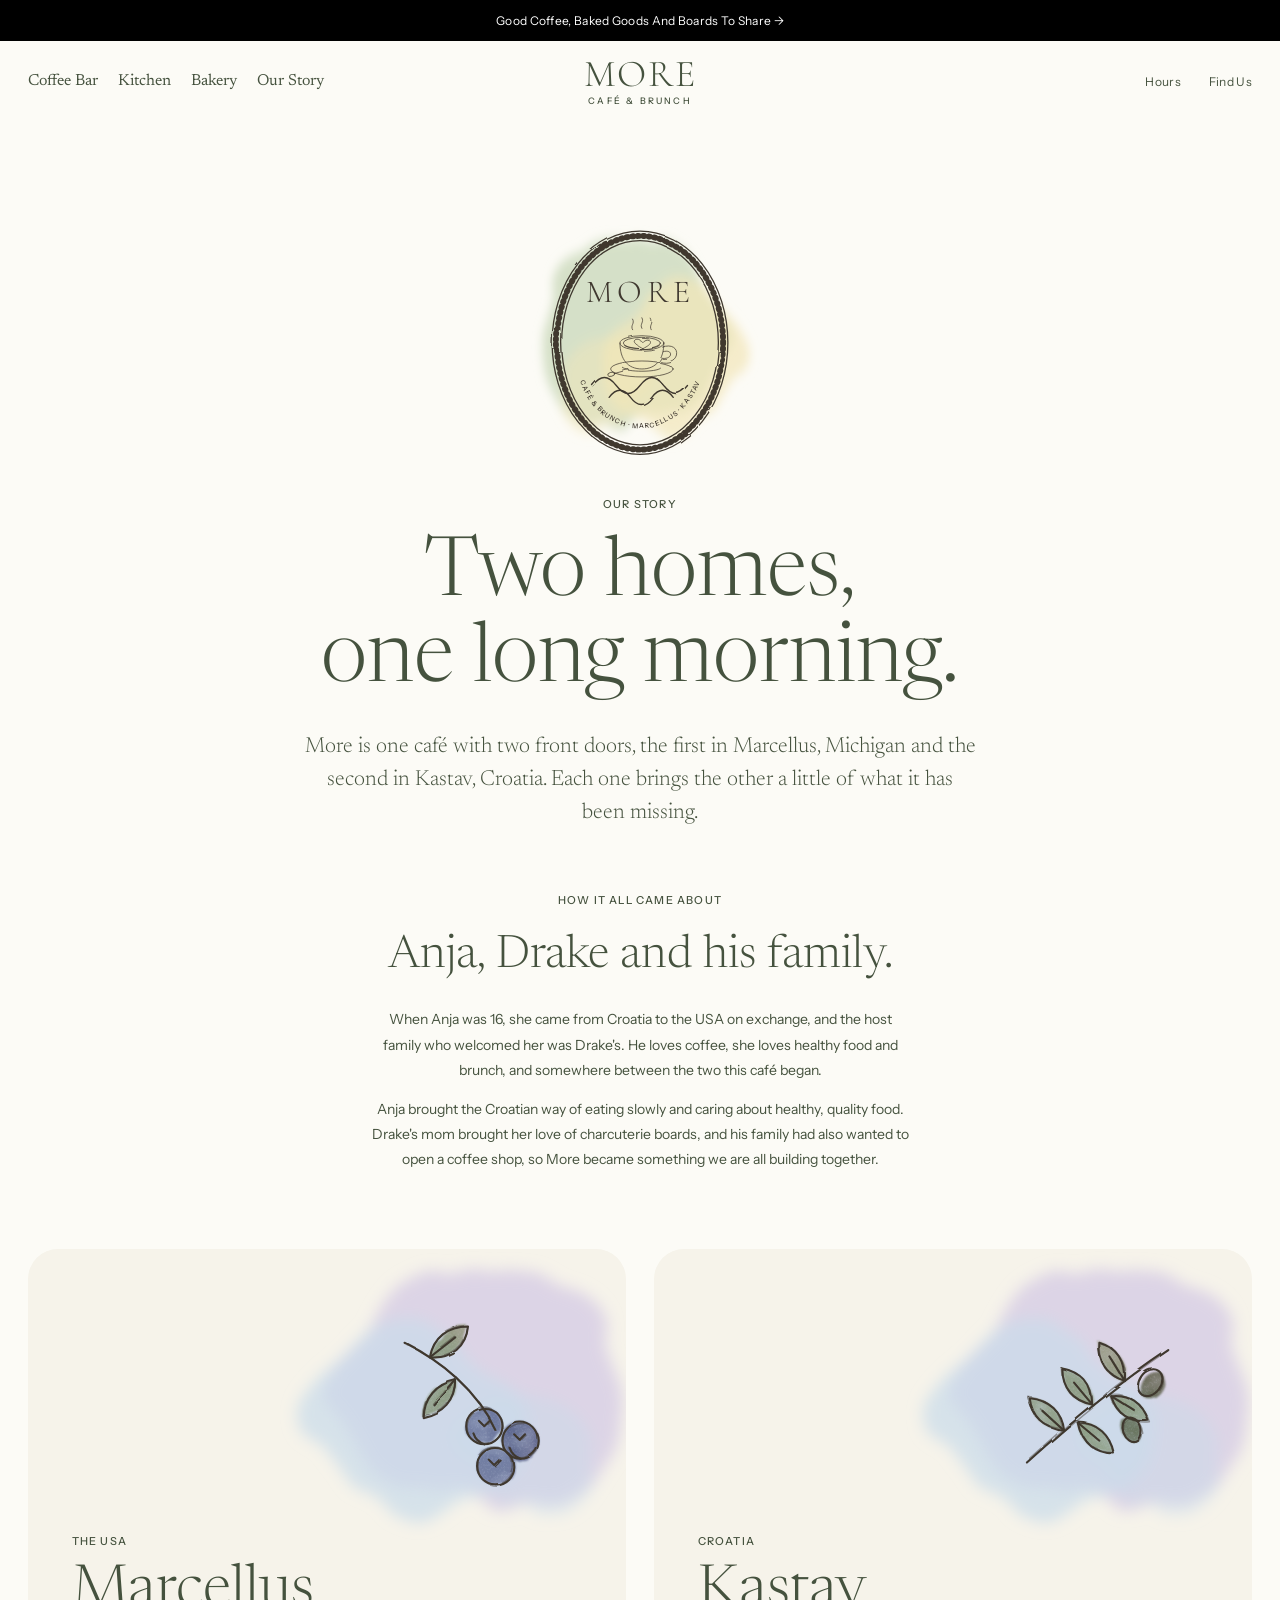
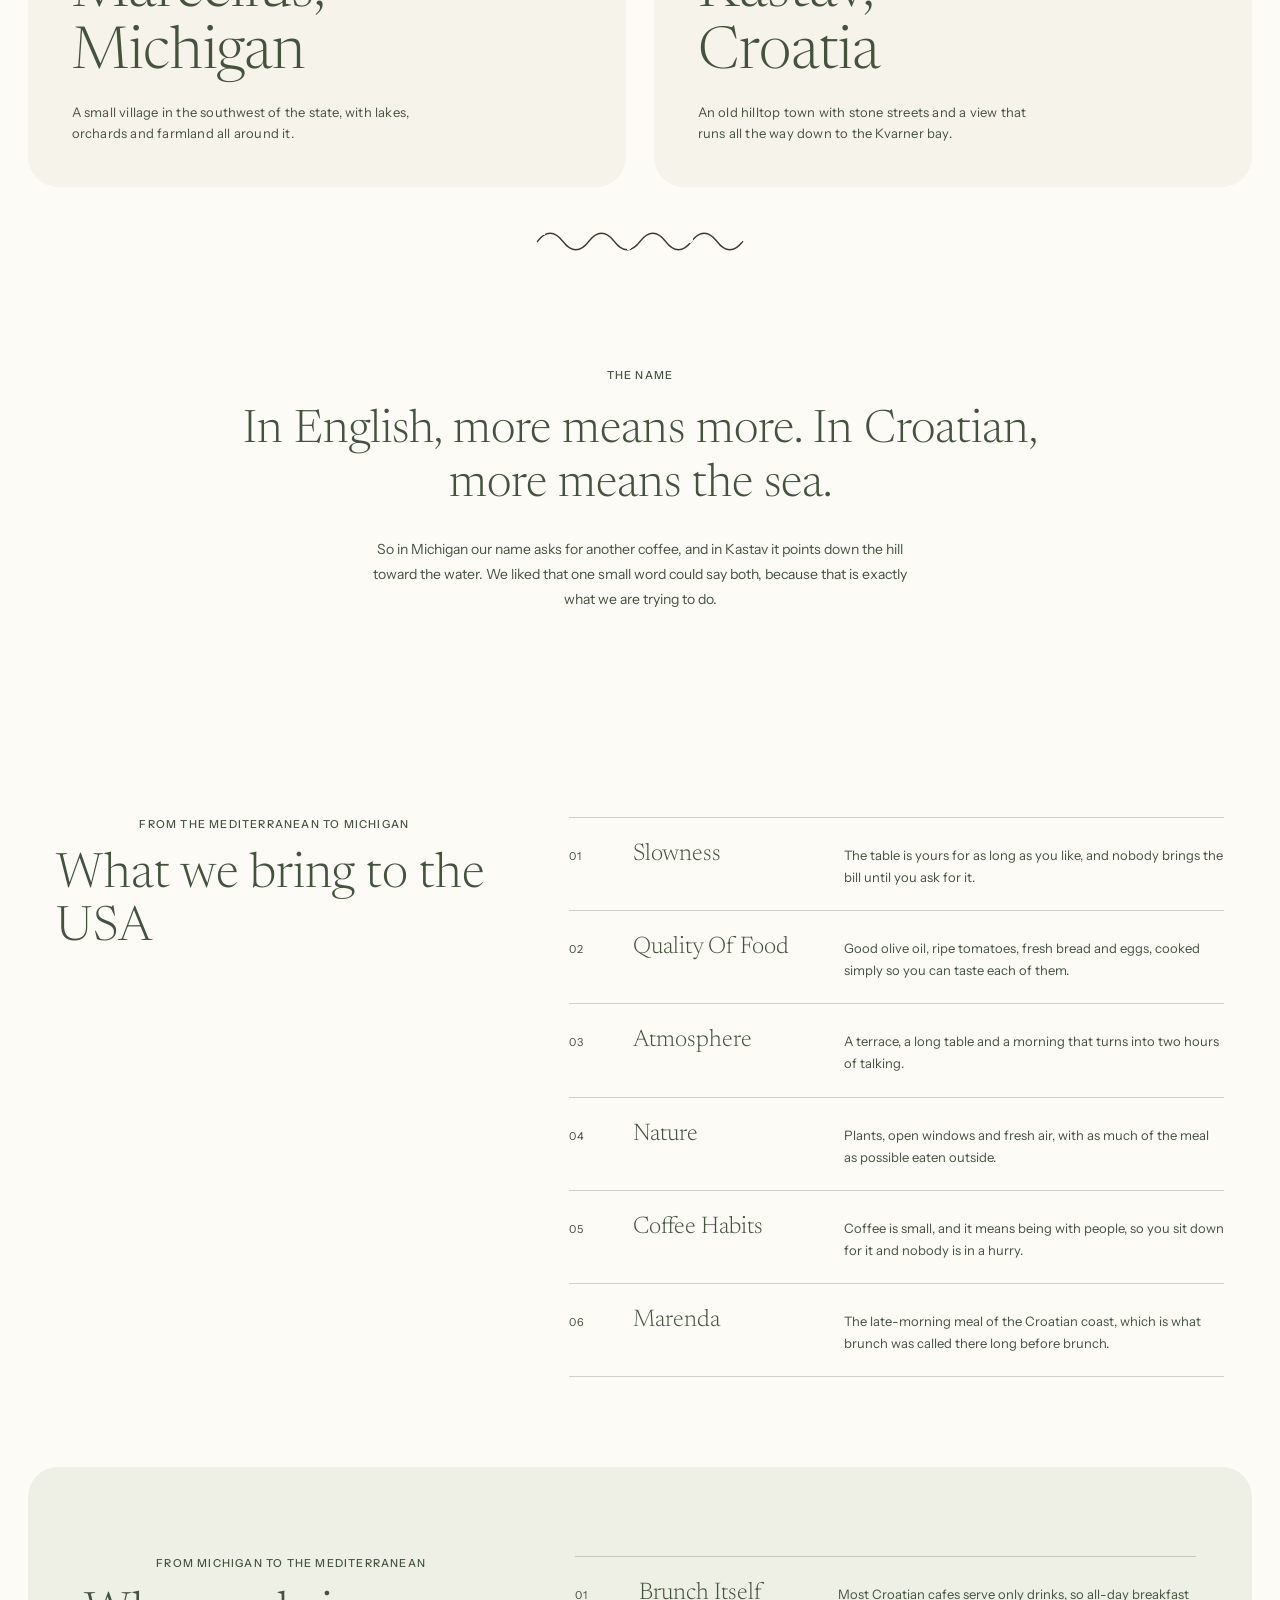
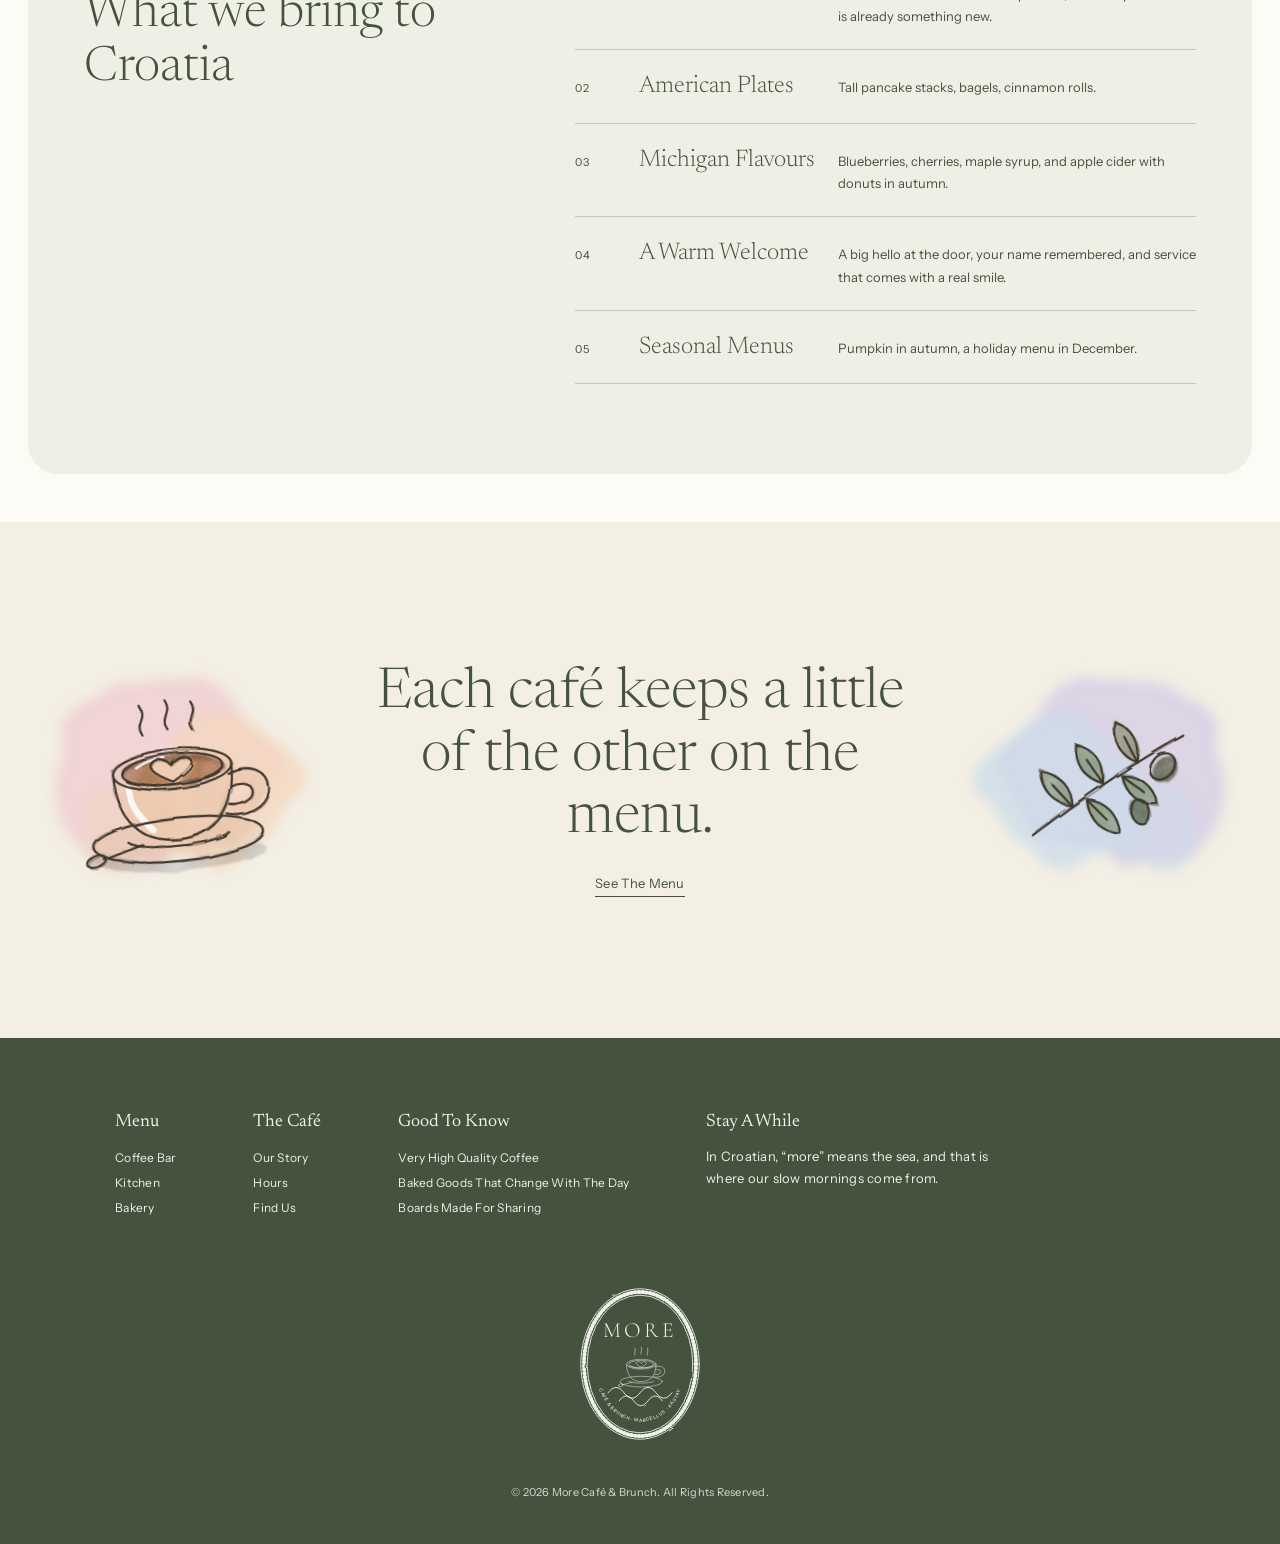
==== commit 840ec5d8: "Drawings: one earthy pastel palette, softer paint, cream cups with spoons Co-Authored-By: Claude Opu" ====
--- a/story.html
+++ b/story.html
@@ -8,7 +8,7 @@
 <link rel="preconnect" href="https://fonts.googleapis.com">
 <link rel="preconnect" href="https://fonts.gstatic.com" crossorigin>
 <link href="https://fonts.googleapis.com/css2?family=Cormorant+Garamond:wght@300;400&family=Newsreader:opsz,wght@6..72,300;6..72,400&family=Instrument+Sans:wght@400;500&family=Patrick+Hand&display=swap" rel="stylesheet">
-<link rel="stylesheet" href="styles.css?v=16">
+<link rel="stylesheet" href="styles.css?v=17">
 </head>
 <body>
 
@@ -137,9 +137,9 @@
   <p class="copyright">&copy; 2026 <span data-name>More</span> <span data-kind>Café &amp; Brunch</span>. All Rights Reserved.</p>
 </footer>
 
-<script src="menu.js?v=16"></script>
-<script src="art.js?v=16"></script>
-<script src="script.js?v=16"></script>
+<script src="menu.js?v=17"></script>
+<script src="art.js?v=17"></script>
+<script src="script.js?v=17"></script>
 <script>document.title = `Our Story | ${CAFE_NAME} ${CAFE_KIND}`;</script>
 </body>
 </html>
